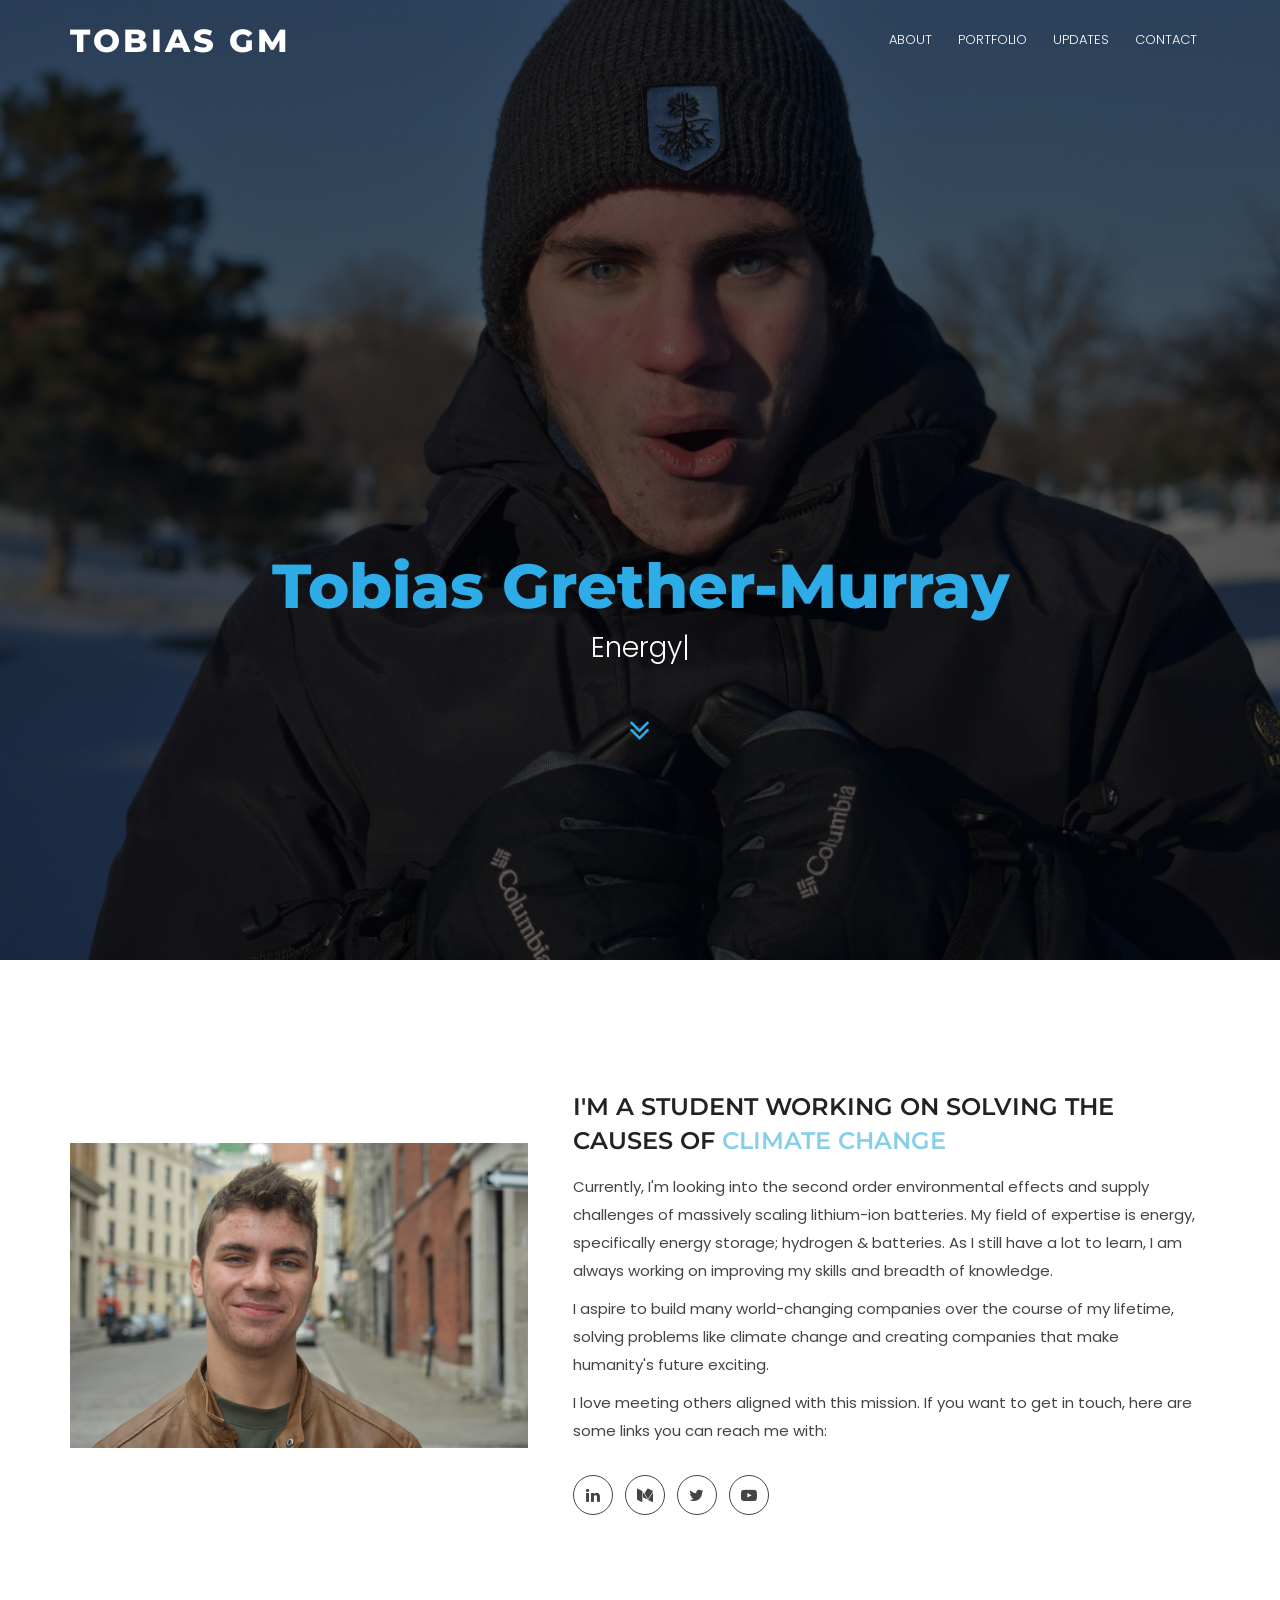
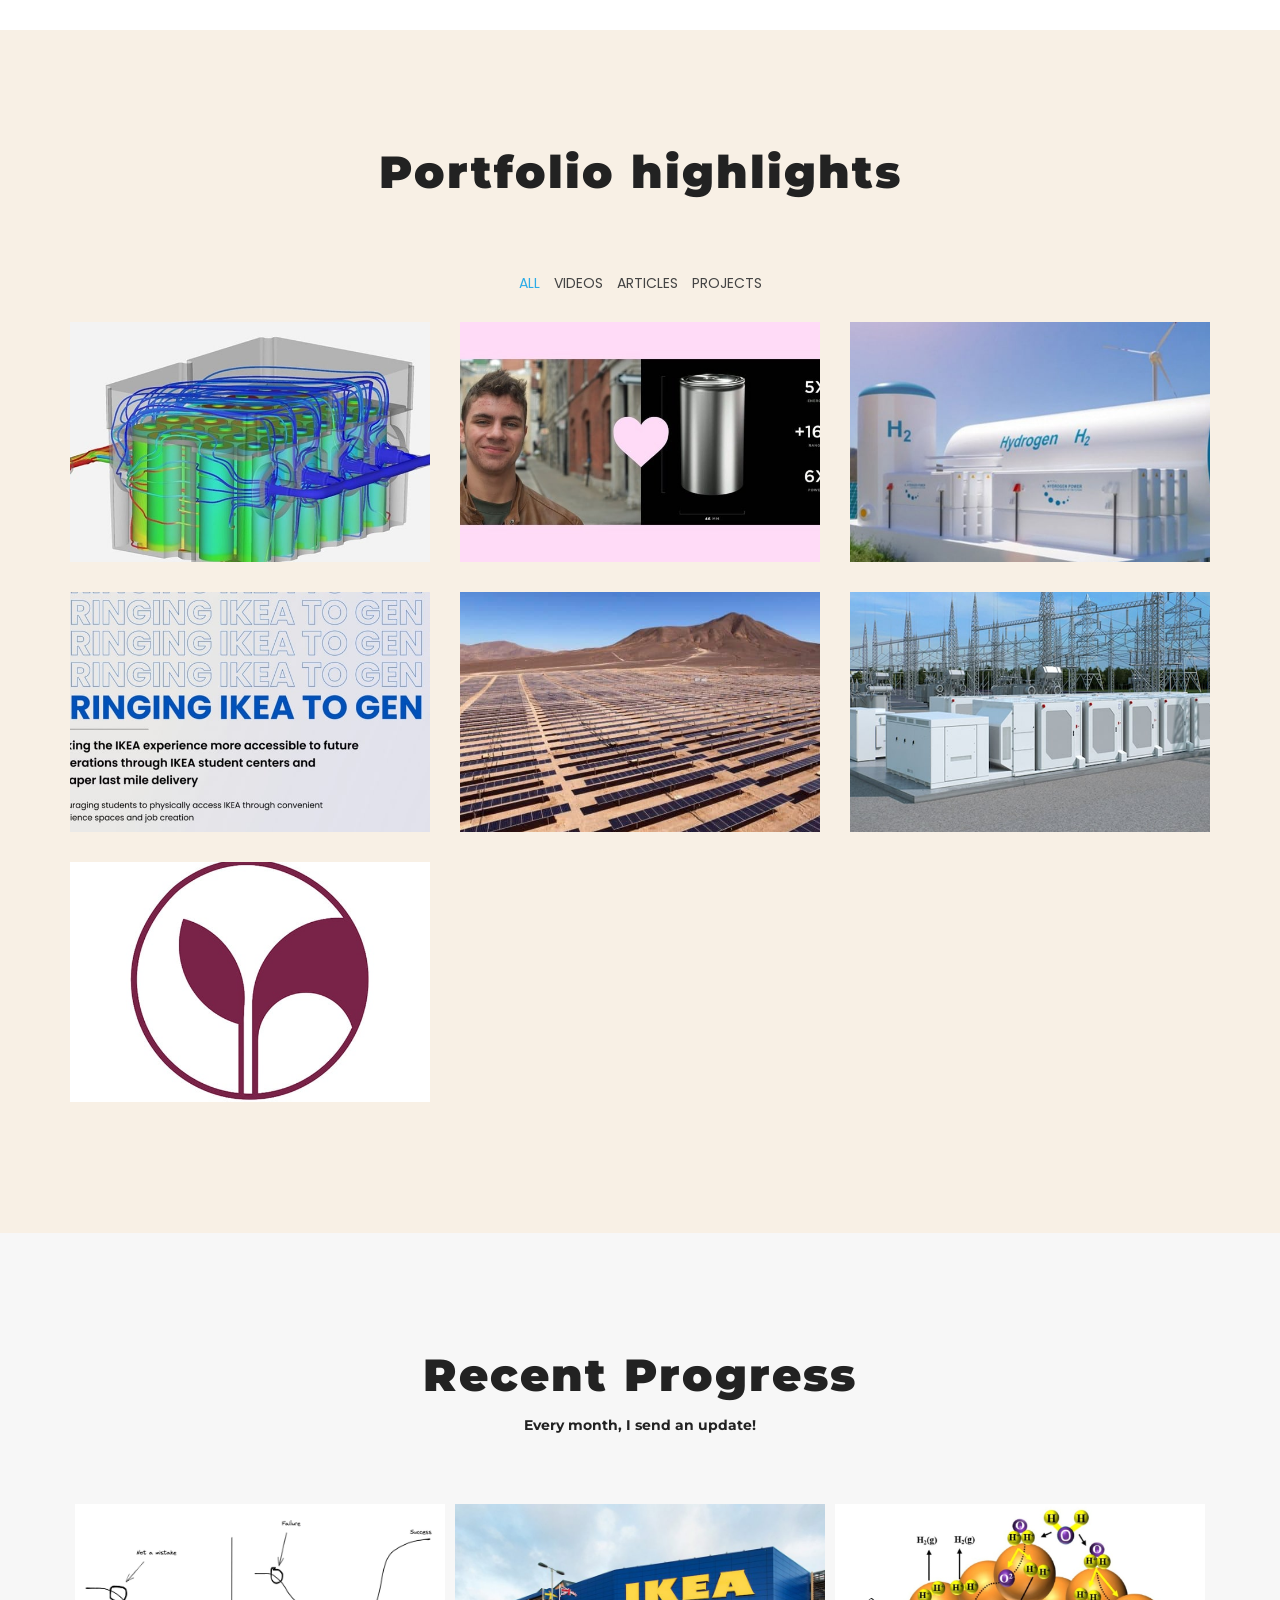
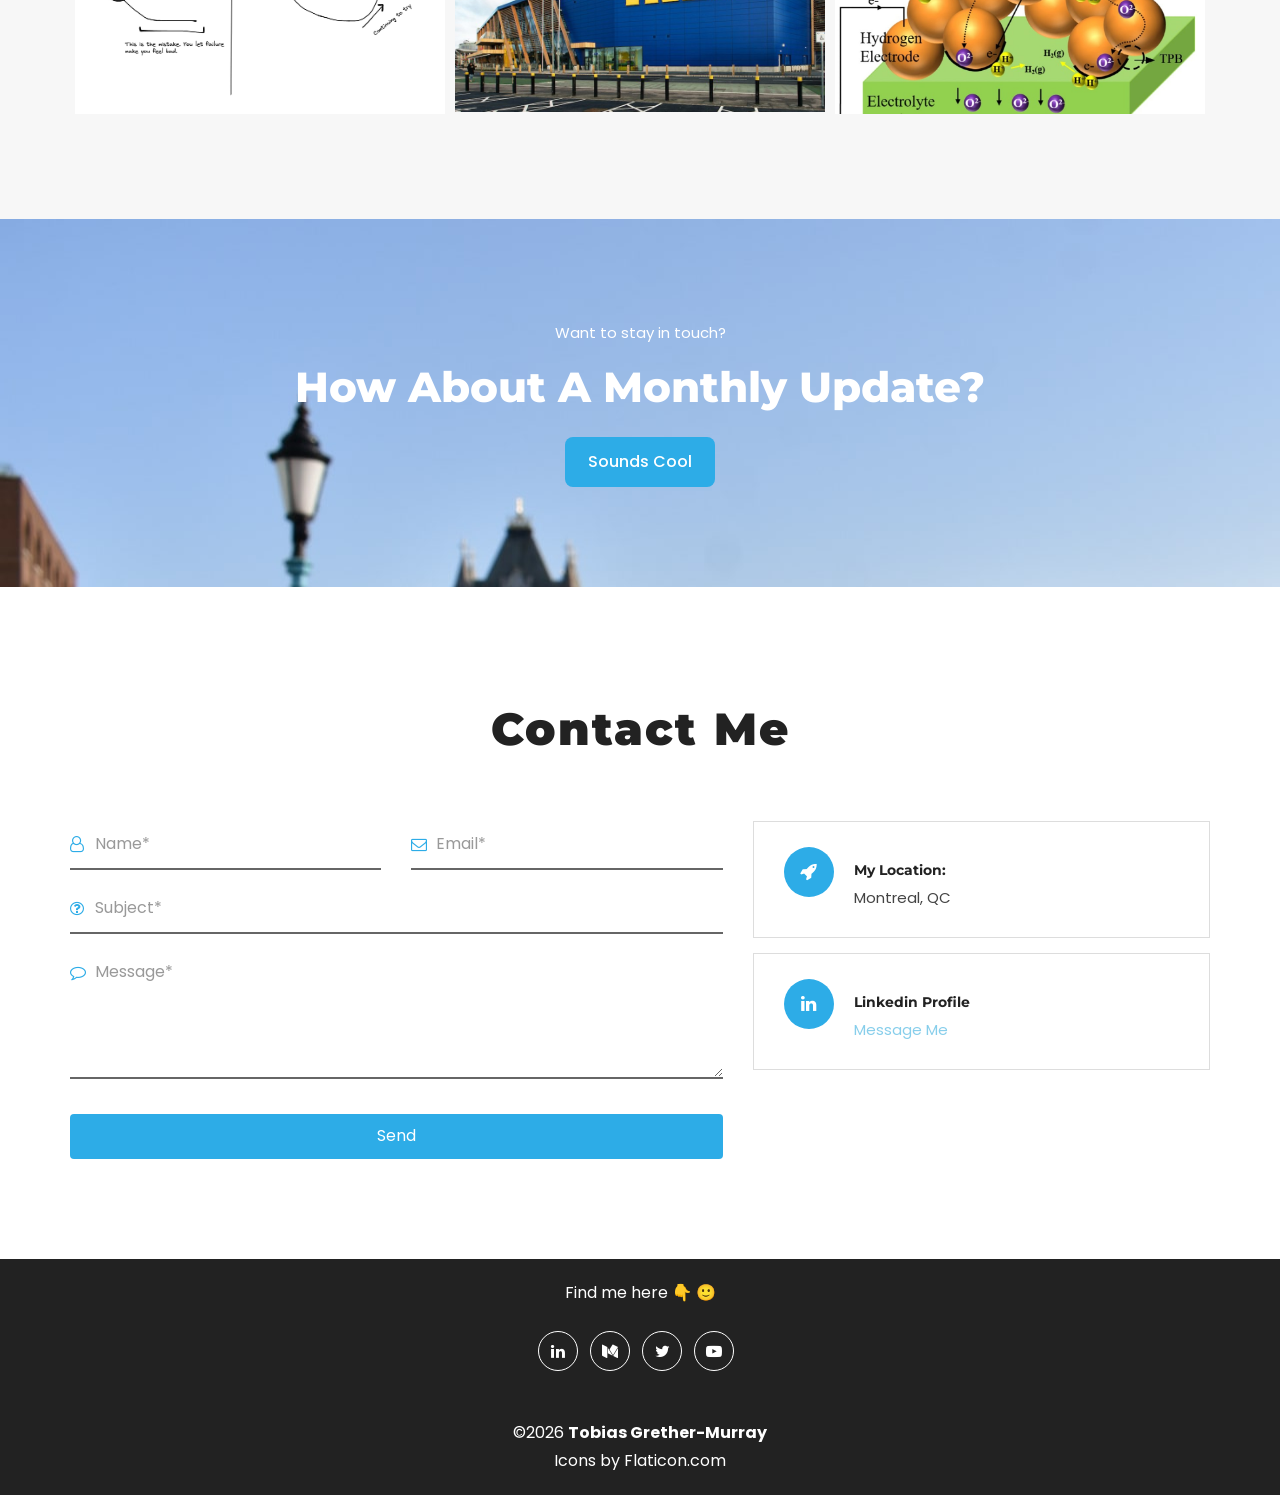
==== index.html @ 525fd2ae "Update index.html" ====
<!DOCTYPE html>
<html lang="en">

<head>
  <!-- Global site tag (gtag.js) - Google Analytics -->
  <script async src="https://www.googletagmanager.com/gtag/js?id=UA-171137279-2"></script>
  <script>
    window.dataLayer = window.dataLayer || [];

    function gtag() {
      dataLayer.push(arguments);
    }
    gtag('js', new Date());

    gtag('config', 'UA-171137279-2');
  </script>


  <meta charset="utf-8">
  <meta http-equiv="X-UA-Compatible" content="IE=edge">
  <meta name="viewport" content="width=device-width, initial-scale=1">
  <meta name="description" content="The work of a teenager using technology to solve climate change.">
  <meta name="keywords"
    content="mhbthemes, resume, cv, portfolio, personal, batteries, designer,personal resume, onepage, clean, modern">
  <meta name="author" content="Tobias Grether-Murray">

  <title>Tobias Grether-Murray</title>

  <!-- Favicon -->
  <link rel="shortcut icon" href="assets/img/London Shot.jpg" type="image/png">

  <!--== bootstrap ==-->
  <link href="assets/css/bootstrap.min.css" rel="stylesheet">

  <!--== font-awesome ==-->
  <link href="assets/css/font-awesome.min.css" rel="stylesheet">

  <!--== magnific-popup ==-->
  <link href="assets/css/magnific-popup.css" rel="stylesheet">

  <!--== owl carousel ==-->
  <link href="assets/css/owl.carousel.css" rel="stylesheet">

  <!--== animate css ==-->
  <link href="assets/css/animate.min.css" rel="stylesheet">

  <!--== style css ==-->
  <link href="style.css" rel="stylesheet">

  <!--== responsive css ==-->
  <link href="assets/css/responsive.css" rel="stylesheet">

  <!--== theme color css ==-->
  <link href="assets/theme-color/color_3.css" rel="stylesheet">

  <!--== jQuery ==-->
  <script src="assets/js/jquery-2.1.4.min.js"></script>



  <!--[if lt IE 9]>
        <script src="//oss.maxcdn.com/html5shiv/3.7.2/html5shiv.min.js"></script>
        <script src="//oss.maxcdn.com/respond/1.4.2/respond.min.js"></script>
        <![endif]-->
</head>

<body>

  <!--======= PRELOADER =======-->
  <div id="loader-wrapper">
    <div id="loader"></div>
    <div class="loader-section section-left"></div>
    <div class="loader-section section-right"></div>
  </div>

  <!--===== HEADER AREA =====-->
  <header class="navbar custom-navbar navbar-fixed-top">
    <div class="container">
      <div class="row">
        <div class="col-md-3 col-sm-3 col-xs-12">
          <div class="logo">
            <div class="navbar-header">
              <button type="button" class="navbar-toggle" data-toggle="collapse" data-target=".navbar-collapse">
                <span class="sr-only">Toggle navigation</span>
                <span class="icon-bar"></span>
                <span class="icon-bar"></span>
                <span class="icon-bar"></span>
              </button>
            </div>
            <a class="theme-color" href="index.html">Tobias GM</a>
            <!--== logo ==-->
          </div>
        </div>

        <div class="col-md-9 col-sm-8 col-xs-12">
          <nav class="main-menu">
            <div class="navbar-collapse collapse">
              <ul class="nav navbar-nav">
                <!--== manin menu ==-->
                <li><a class="smoth-scroll" href="#about">About</a></li>
                <li><a class="smoth-scroll" href="#work">Portfolio</a></li>
                <li><a class="smoth-scroll" href="#updates">Updates</a></li>
                <li><a class="smoth-scroll" href="#contact">Contact</a></li>
              </ul>
            </div>
          </nav>
        </div>
      </div>
      <!--/.row-->
    </div>
    <!--/.container-->
  </header>
  <!--===== END HEADER AREA ======-->

  <!--======= WELCOME AREA =======-->
  <div id="home" class="welcome-area" data-stellar-background-ratio="0.6"
    style="background-image: url(../assets/img/BestWinterShot.JPG);">
    <div class="welcome-table">
      <div class="welcome-cell">
        <div class="container">
          <div class="row">
            <div class="col-md-8 col-md-offset-2">
              <div class="welcome-text">
                <h1 class="theme-color gradient">Tobias Grether-Murray</h1>
                <div class="element"></div>

              </div>
              <div class="home-arrow">
                <a href="#about" class="smoth-scroll"><i class="fa fa-angle-double-down"></i></a>
              </div>
            </div>
          </div>
          <!--/.row-->
        </div>
        <!--/.container-->
      </div>
    </div>
  </div>
  <!--===== END WELCOME AREA =====-->

  <!--===== ABOUT AREA =====-->
  <div>
    <div id="about" class="about-area section-padding">
      <div class="container">
        <div class="row vcentre-column">
          <div class="col-md-5 hide-if-mobile">
            <div class="author-image">
              <img src="../assets/img/author1.JPG" alt="Author Image">
              <!--=== about image ===-->
            </div>
          </div>

          <div class="col-md-7">
            <div class="tab" role="tabpanel">
              <div class="tab-content">
                <div role="tabpanel" class="tab-pane fade in active" id="Section1">
                  <!-- Single Tab -->
                  <h4 class="about-heading">I'm a student
                    working on solving the causes of <span id="accentColor">climate change</span>
                  </h4>
                  <p>
                    Currently, I'm looking into the second order environmental effects and supply challenges 
                    of massively scaling lithium-ion batteries. My field of expertise
                    is energy, specifically energy storage; hydrogen & batteries. As I still have a lot to learn, 
                    I am always working on improving my skills and breadth of knowledge.
                  </p>

                  <p>I aspire to build many world-changing companies over the course of my lifetime, solving problems
                    like climate change and creating companies that make humanity's future exciting.
                  </p>
                  
                  <p>
                    I love meeting others aligned with this mission.
                    If you want to get in touch, here are some links you can reach me with:
                  </p>

                  <ul class="social-links">
                    <!--=== social-links ===-->
                    <li><a href="https://www.linkedin.com/in/tobiasgrethermurray/" target="_blank"><i
                          class="fa fa-linkedin"></i></a></li>
                    <li><a href="https://twitter.com/grethermurrayt/" target="_blank"><i class="fa fa-twitter"></i></a>
                          </li>
                    <li><a href="https://medium.com/@tobias_gm/" target="_blank"><i
                          class="fa fa-medium"></i></a></li>
                    <li><a href="https://www.youtube.com/channel/UC1TMSm8CAmFTZH2EeU87Lfg" target="_blank"><i
                          class="fa fa-youtube-play"></i></a></li>
                  </ul>
                  
                </div>
              </div>
            </div>
          </div>
        </div>
        <!--/.row-->
      </div>
      <!--/.container-->
    </div>
  </div>
  <!--===== END ABOUT AREA =====-->


<!-- <h5 style="margin-bottom: -1em;">Or check out my <a href="full-portfolio.html"><span id="accentColor">full
                  portfolio</span></a></h5> -->

                  
  <!--====== WORK AREA ======-->
  <div id="work" class="work-area section-padding">
    <div class="container">
      <div class="row">
        <div class="col-md-12 col-sm-12 col-xs-12">
          <div class="section-title">
            <h2>Portfolio highlights</h2>
          </div>
        </div>
      </div>
      <!--/.row-->

      <div class="row">
        <ul class="work-list text-center">
          <li class="filter" data-filter="all">All</li>
          <li class="filter" data-filter=".presentations">Videos</li>
          <li class="filter" data-filter=".articles">Articles</li>
          <li class="filter" data-filter=".projects">Projects</li>
        </ul>
      </div>
      <!--/.row-->

      <div class="work-inner">
        <div class="row">
          <div class="col-md-4 col-sm-6 col-xs-12 mix presentations">
            <!-- Single Presentation -->
            <div class="single-work">
              <a href="https://youtu.be/6NrDUPd_smM" target="_blank"><img class=""
                  src="assets/img/work/Simulation image-min.jpg" alt=""></a>
              <div class="item-hover">
                <div class="work-table">
                  <div class="work-tablecell">
                    <div class="hover-content">
                      <h4>Simulation on Lithium-Ion Batteries</h4>
                      <a href="https://www.youtube.com/watch?v=6NrDUPd_smM" class="work-link" target="_blank"><i
                          class="fa fa-link"></i></a>
                    </div>
                  </div>
                </div>
              </div>
            </div>
          </div>
          
        <div class="col-md-4 col-sm-6 col-xs-12 mix presentations">
            <!-- Single Work -->
            <div class="single-work">
              <a href="https://youtu.be/8IQbrXJPRx8" target="_blank"><img class=""
                  src="assets/img/work/Showcase_720x480.jpg" alt=""></a>
              <div class="item-hover">
                <div class="work-table">
                  <div class="work-tablecell">
                    <div class="hover-content">
                      <h4>Lithium-Ion Battery Talk</h4>
                      <a href="https://youtu.be/8IQbrXJPRx8" class="work-link"
                        target="_blank"><i class="fa fa-link"></i></a>
                    </div>
                  </div>
                </div>
              </div>
            </div>
          </div>
         
          <div class="col-md-4 col-sm-6 col-xs-12 mix articles">
            <!-- Single Work -->
            <div class="single-work">
              <a href="https://medium.com/@tobias_gm/using-solid-oxide-electrolysis-cells-to-scale-green-hydrogen-production-2055a1770304" target="_blank"><img class=""
                  src="assets/img/work/Hydrogen 720x480-min.jpg" alt=""></a>
              <div class="item-hover">
                <div class="work-table">
                  <div class="work-tablecell">
                    <div class="hover-content">
                      <h4>Solid Oxide Electrolysis Cells</h4>
                      <a href="https://medium.com/@tobias_gm/using-solid-oxide-electrolysis-cells-to-scale-green-hydrogen-production-2055a1770304" class="work-link" target="_blank"><i
                          class="fa fa-link"></i></a>
                    </div>
                  </div>
                </div>
              </div>
            </div>
          </div>
          <div class="col-md-4 col-sm-6 col-xs-12 mix projects">
            <!-- Single Work -->
            <div class="single-work">
              <a href="https://drive.google.com/file/d/11iDSTi6pfQONh-xQJYtkXMjjB0_n7638/view?usp=sharing" target="_blank"><img class=""
                  src="assets/img/work/1st slide screenshot 720x480 real.jpg" alt=""></a>
              <div class="item-hover">
                <div class="work-table">
                  <div class="work-tablecell">
                    <div class="hover-content">
                      <h4>IKEA Consulting Deck</h4>
                      <a href="https://drive.google.com/file/d/11iDSTi6pfQONh-xQJYtkXMjjB0_n7638/view?usp=sharing" class="work-link"
                        target="_blank"><i class="fa fa-link"></i></a>
                    </div>
                  </div>
                </div>
              </div>
            </div>
          </div>
          <div class="col-md-4 col-sm-6 col-xs-12 mix articles">
            <!-- Single Work -->
            <div class="single-work">
              <a href="https://medium.com/@tobias_gm/the-magic-behind-solar-power-3ca00076b1e2"
                target="_blank"><img class="" src="assets/img/work/Microgrid Energy.jpg" alt=""></a>
              <div class="item-hover">
                <div class="work-table">
                  <div class="work-tablecell">
                    <div class="hover-content">
                      <h4>Solar Panels Explained</h4>
                      <a href="https://medium.com/@tobias_gm/the-magic-behind-solar-power-3ca00076b1e2"
                        class="work-link" target="_blank"><i class="fa fa-link"></i></a>
                    </div>
                  </div>
                </div>
              </div>
            </div>
          </div>
          <div class="col-md-4 col-sm-6 col-xs-12 mix articles">
            <!-- Single Work -->
            <div class="single-work">
              <a href=""
                target="_blank"><img class="" src="assets/img/work/AZIB Grid-min.jpg" alt=""></a>
              <div class="item-hover">
                <div class="work-table">
                  <div class="work-tablecell">
                    <div class="hover-content">
                      <h4>Aqueous Zinc-Ion Batteries Review</h4>
                      <a href="https://medium.com/@tobias_gm/what-cereal-and-zibs-have-in-common-c573242f8fad"
                        class="work-link" target="_blank"><i class="fa fa-link"></i></a>
                    </div>
                  </div>
                </div>
              </div>
            </div>
          </div>
          <div class="col-md-4 col-sm-6 col-xs-12 mix projects">
            <!-- Single Work -->
            <div class="single-work">
              <a href=""
                target="_blank"><img class="" src="assets/img/work/Synthis logo-min.jpg" alt=""></a>
              <div class="item-hover">
                <div class="work-table">
                  <div class="work-tablecell">
                    <div class="hover-content">
                      <h4>synthis.co</h4>
                      <a href="https://synthis.co/"
                        class="work-link" target="_blank"><i class="fa fa-link"></i></a>
                    </div>
                  </div>
                </div>
              </div>
            </div>
          </div>

          
        
        
          <!-- Example Portfolio Entry
                        <div class="col-md-4 col-sm-6 col-xs-12 mix design"> <!- Single Work ->
                            <div class="single-work">
                                <img src="assets/img/work/6.jpg" alt="">
                                <div class="item-hover">
                                    <div class="work-table">
                                        <div class="work-tablecell">
                                            <div class="hover-content">
                                                <h4>Your Project Name</h4>
                                                <a href="#" class="work-link" data-toggle="modal" data-target="#projectModal7"><i class="fa fa-link"></i></a>
                                            </div>
                                        </div>
                                    </div>
                                </div>
                            </div>
                        </div>
                        -->

          <div class="col-md-12">
            <!-- /.modal -->
            <!-- End Work Modal  -->

            <!-- Example Work Modal
                            <div  tabindex="0" class="modal fade" id="projectModal1">
                                <div class="modal-dialog">
                                    <div class="modal-content">
                                        <div class="modal-header">
                                            <button type="button" class="close" data-dismiss="modal" aria-label="Close"><span aria-hidden="true">&times;</span></button>
                                            <h4 class="modal-title">Project Overview</h4>
                                        </div>
                                        <div class="modal-body">
                                            <img src="assets/img/work/1.jpg" alt="work-1">
                                            <h3>Project Name Here</h3>
                                            <p>Lorem ipsum dolor sit amet, consectetur adipiscing elit. Integer porttitor massa sed velit egestas vulputate. Morbi turpis tellus, porta in cursus at, finibus vitae dui. Nam mollis quam a sem iaculis euismod. Pellentesque habitant morbi tristique senectus et netus et malesuada fames ac turpis egestas. Sed ac pharetra justo, vel dapibus tortor.</p>
                                             <ul class="list-unstyled project-list" >
                                                <li><label>Client : </label> John Doe</li>
                                                <li><label>Category :</label> Web Design</li>
                                                <li><label>Date : </label> 12 october 2017</li>
                                                <li><label>Project Url : </label> <a href="#">www.example.net</a></li>
                                            </ul>
                                      </div>
                                    </div><!- /.modal-content ->
                                </div><!- /.modal-dialog ->
                            </div><!- /.modal ->
                          -->

          </div>
        </div>
        <!--/.row-->
      </div>
    </div>
    <!--/.container-->
  </div>
  <!--====== END WORK AREA ======-->

  <!--==== CTA AREA =====
  <div class="cta-area" style="background-image: url(/assets/img/BookshelfCrop.jpg)">
    <div class="overlay-layer section-padding">
      <div class="container h-100">
        <div class="row">
          <div class="col-md-12 text-center">
            <p class="wow fadeInLeft" data-wow-delay="0.4s">Want to learn with me?</p>
            <h2 class="wow fadeInRight" data-wow-delay="0.8s">I publish every resource I find &#129303;
            </h2>
            <a href="https://resources.madhavmalhotra.com" target="_blank"
              class="smoth-scroll wow fadeInDown button white-on-hover resources-group" data-wow-delay="1.2s">Useful
              Resources</a>
            <a href="/blog.html" target="_blank" class="smoth-scroll wow fadeInDown button white-on-hover"
              data-wow-delay="1.2s">Useful Thoughts</a>
          </div>
        </div>
      </div>
    </div>
  </div>
-->
  <!--==== END CTA AREA =====-->

  <!--==== Newsletter AREA =====-->
  <div style="background-color: #f7f7f7">
    <div id="updates" class="testimonial-area section-padding">
      <div class="container">
        <div class="row">
          <div class="col-md-12 text-center">
            <div class="section-title">
              <h2>Recent Progress</h2>
              <h5>Every month, I send an update!</h5>
            </div>
            
            <div class="news-row">
              <div class="news-column">
                <a href="https://preview.mailerlite.com/u0p2k2o3p0" target="_blank">
                  <img src="assets/img/March.jpg" alt="March Update" style="width:100%">
                </a>
              </div>
              <div class="news-column">
                <a href="https://preview.mailerlite.com/j3v3g1t2n4" target="_blank">
                  <img src="assets/img/February.jpeg" alt="February Update" style="width:100%">
                </a>
              </div>
              <div class="news-column">
                <a href="https://preview.mailerlite.com/w4a6c1o7a4" target="_blank">
                  <img src="assets/img/Triple phase boundary.jpg" alt="January Update" style="width:100%">
                </a>
              </div>
            </div>
          </div>
        </div>
        <!--/.row-->
    
      </div>
      <!--/.container-->
    </div>
  </div>

  <!--==== END TESTIMONIAL AREA =====-->

  <!--==== CTA AREA =====-->
  <div class="cta-area section-padding" style="background-image: url(./assets/img/London\ Shot.jpg)">
    <div class="container">
      <div class="row">
        <div class="col-md-12 text-center">
          <p class="wow fadeInLeft" data-wow-delay="0.4s">Want to stay in touch?</p>
          <h2 class="wow fadeInRight" data-wow-delay="0.8s">How about a monthly update?</h2>
          <a href="https://landing.mailerlite.com/webforms/landing/u2y9t5/" target="_blank"
            class="smoth-scroll wow fadeInDown button white-on-hover" data-wow-delay="1.2s">Sounds cool</a>
        </div>
      </div>
    </div>
  </div>
  <!--==== END CTA AREA =====-->

  <!--====== CONTACT INFO AREA ======-->
  <div id="contact" class="contact-info-area section-padding">
    <div class="container">
      <div class="row">
        <div class="col-md-12 col-sm-12 col-xs-12">
          <div class="section-title">
            <h2>Contact Me</h2>
          </div>
        </div>
      </div>
      <!--/.row-->

      <div class="row">
        <div class="col-md-7">
          <div class="contact-form">
            <form action="https://formspree.io/f/mnqwwapd" method="POST">
              <div class="row">
                <div class="col-md-6">
                  <div class="form-group">
                    <i class="fa fa-user-o"></i>
                    <input id="form_name" type="text" name="name" class="form-control" placeholder="Name*"
                      required="required" data-error="Name is required.">
                    <div class="help-block with-errors"></div>
                  </div>
                </div>

                <div class="col-md-6">
                  <div class="form-group">
                    <i class="fa fa-envelope-o"></i>
                    <input id="form_email" type="email" name="email" class="form-control" placeholder="Email*"
                      required="required" data-error="Valid email is required.">
                    <div class="help-block with-errors"></div>
                  </div>
                </div>
              </div>

              <div class="row">
                <div class="col-md-12">
                  <div class="form-group">
                    <i class="fa fa-question-circle-o"></i>
                    <input id="form_subject" type="text" name="subject" class="form-control" placeholder="Subject*"
                      required="required" data-error="Subject is required.">
                    <div class="help-block with-errors"></div>
                  </div>
                </div>
              </div>

              <div class="row">
                <div class="col-md-12">
                  <div class="form-group">
                    <i class="fa fa-comment-o"></i>
                    <textarea id="form_message" name="message" class="form-control" placeholder="Message*" rows="7"
                      required="required" data-error="Please leave a message."></textarea>
                    <div class="help-block with-errors"></div>
                  </div>
                </div>
              </div>

              <input class="btn btn-effect btn-sent" type="submit" value="Send">
            </form>
          </div>
        </div>

        <div class="col-md-5">
          <div class="single-info">
            <!-- Single Info -->
            <div class="info-icon">
              <i class="fa fa-rocket"></i>
            </div>
            <div class="info-content">
              <h5>My location:</h5>
              <p>Montreal, QC</p>
            </div>
          </div>

          <div class="single-info">
            <!-- Single Info -->
            <div class="info-icon">
              <i class="fa fa-linkedin"></i>
            </div>
            <div class="info-content">
              <h5>Linkedin profile</h5>
              <p><a id="accentColor" href="https://www.linkedin.com/in/tobiasgrethermurray/" target="_blank">Message Me</a></p>
            </div>
          </div>
        </div>
      </div>
      <!--/.row-->
    </div>
    <!--/.container-->
  </div>
  <!--===== END CONTACT INFO AREA ======-->

  <!--====== FOOTER AREA ======-->
  <footer class="footer">
    <div class="container">
      <div class="row wow zoomIn" data-wow-delay="0.4s">
        <div class="col-md-12 text-center">
          <p>Find me here &#128071; &#128578;</p>
          <ul class="social-links footer" style="margin-top: 0.25em;">
            <!--=== social-links ===-->
            <li><a href="https://www.linkedin.com/in/tobiasgrethermurray/ " target="_blank"><i
                  class="fa fa-linkedin"></i></a></li>
            <li><a href="https://medium.com/@tobias_gm/" target="_blank"><i class="fa fa-medium"></i></a></li>
            <li><a href="https://twitter.com/grethermurrayt/" target="_blank"><i class="fa fa-twitter"></i></a></li>
            <li><a href="https://www.youtube.com/channel/UC1TMSm8CAmFTZH2EeU87Lfg" target="_blank"><i
                  class="fa fa-youtube-play"></i></a></li>
          </ul>

          <br>

          <p id="copyright">&copy;2022 <strong>Tobias Grether-Murray</strong></p>
          <p>Icons by <a href="https://flaticon.com" style="color: white;">Flaticon.com</a></p>
        </div>
      </div>
    </div>
  </footer>
  <!--====== END FOOTER AREA ======-->

  <script>
    function hashScroll() {
      if (window.location.hash.length > 0) {
        history.scrollRestoration = "manual"
        const id = window.location.hash;
        const el = document.querySelector(id);
        window.scrollTo(0, el.offsetTop);
      }
    }
    window.onbeforeunload = () => window.scrollTo(0, 0);
    window.onload = setTimeout(() => hashScroll(), 300);
  </script>

  <script src="/assets/js/insertParts/customCopyright.js"></script>
  <script src="/assets/js/insertParts/customSocialLinks.js"></script>

  <script src="assets/js/timelines.js"></script>

  <!--== plugins js - needed for mobile nav ==-->
  <script src="assets/js/plugins.js"></script>

  <!--== typed js ==-->
  <script src="assets/js/typed.js"></script>

  <!--== stellar js ==-->
  <script src="assets/js/jquery.stellar.min.js"></script>

  <!--== counterup js ==-->
  <script src="assets/js/jquery.counterup.min.js"></script>

  <!--== waypoints js ==-->
  <script src="assets/js/jquery.waypoints.min.js"></script>

  <!--== wow js ==-->
  <script src="assets/js/wow.min.js"></script>

  <!--== validator js - needed for desktop nav ==-->
  <script src="assets/js/validator.min.js"></script>

  <!--== mixitup js ==-->
  <script src="assets/js/jquery.mixitup.js"></script>

  <!--== contact js ==-->
  <script src="assets/js/contact.js"></script>

  <!--== main js ==-->
  <script src="assets/js/main.js"></script>

</body>

</html>
---- style.css ----
/*************************************

Template Name: Alex - Personal Portfolio Template
Author: mhbthemes
Version: 1.0
Design and Developed by: mhbthemes

NOTE: This is main stylesheet of the template.

****************************************/


/*================================================
            Table of contents
==================================================

0. BASE CSS
1. PRELOADER
2. SECTION TITLE AND SECTION PADDING
3. HEADER AREA
4. WELCOME AREA
5. ABOUT AREA
6. SERVICES AREA
7. WORK AREA
8. STAT AREA
9. TESTIMONIAL AREA
10. CTA AREA
11. CONTACT INFO AREA
12. BLOG AND SINGLE BLOG PAGE
13. FOOTER AREA

/*====================================================
            End table content
===================================================*/

@import url('https://fonts.googleapis.com/css?family=Montserrat:300,300i,400,400i,500,500i,600,600i,700,700i,800,800i,900,900i|Poppins:300,300i,400,400i,500,500i,600,600i,700,700i,800,800i,900,900i');

/*================================================
             0 BASE CSS
==================================================*/

body {
  font-family: 'Poppins', sans-serif;
  color: #444;
  font-weight: 400;
  line-height: 28px;
  font-size: 15px;
}

h1,
h2,
h3,
h4,
h5,
h6 {
  font-family: 'Montserrat', sans-serif;
  margin: 15px 0 15px;
  font-weight: 700;
  color: #222;
  line-height: 1.2;
}

a:focus {
  outline: 0 solid
}

img {
  max-width: 100%;
  height: auto;
}

a {
  transition: 0.4s
}

html,
body {
  height: 100%
}

a:hover {
  text-decoration: none
}

#accentColor {
  color: #87ceeb;
  text-decoration: none;
  filter: brightness(1);
  transition: 0.2s;
}

#accentColor:hover {
  filter: brightness(0.8);
}


/* Remove Chrome Input Field's Unwanted Yellow Background Color */

input:-webkit-autofill,
input:-webkit-autofill:hover,
input:-webkit-autofill:focus {
  box-shadow: 0 0 0px 1000px white inset !important;
  -webkit-box-shadow: 0 0 0px 1000px white inset !important;
}


/*================================================
             1 PRELOADER
==================================================*/

#loader-wrapper {
  position: fixed;
  top: 0;
  left: 0;
  width: 100%;
  height: 100%;
  z-index: 9999999;
  overflow: hidden;
}

.no-js #loader-wrapper {
  display: none;
}

#loader {
  display: block;
  position: relative;
  left: 50%;
  top: 50%;
  width: 150px;
  height: 150px;
  margin: -75px 0 0 -75px;
  border-radius: 50%;
  border: 3px solid transparent;
  border-top-color: #87ceeb;
  -webkit-animation: spin 1.7s linear infinite;
  animation: spin 1.7s linear infinite;
  z-index: 11;
}

#loader:before {
  content: "";
  position: absolute;
  top: 5px;
  left: 5px;
  right: 5px;
  bottom: 5px;
  border-radius: 50%;
  border: 3px solid transparent;
  border-top-color: #87ceeb;
  -webkit-animation: spin-reverse .6s linear infinite;
  animation: spin-reverse .6s linear infinite;
}

#loader:after {
  content: "";
  position: absolute;
  top: 15px;
  left: 15px;
  right: 15px;
  bottom: 15px;
  border-radius: 50%;
  border: 3px solid transparent;
  border-top-color: #87ceeb;
  -webkit-animation: spin 1s linear infinite;
  animation: spin 1s linear infinite;
}

@-webkit-keyframes spin {
  0% {
    -webkit-transform: rotate(0deg);
  }
  100% {
    -webkit-transform: rotate(360deg);
  }
}

@keyframes spin {
  0% {
    -webkit-transform: rotate(0deg);
    transform: rotate(0deg);
  }
  100% {
    -webkit-transform: rotate(360deg);
    transform: rotate(360deg);
  }
}

@-webkit-keyframes spin-reverse {
  0% {
    -webkit-transform: rotate(0deg);
  }
  100% {
    -webkit-transform: rotate(-360deg);
  }
}

@keyframes spin-reverse {
  0% {
    -webkit-transform: rotate(0deg);
    transform: rotate(0deg);
  }
  100% {
    -webkit-transform: rotate(-360deg);
    transform: rotate(-360deg);
  }
}

#loader-wrapper .loader-section {
  background-color: #fff;
  position: fixed;
  top: 0;
  width: 51%;
  height: 100%;
  z-index: 10;
}

#loader-wrapper .loader-section.section-left {
  left: 0;
}

#loader-wrapper .loader-section.section-right {
  right: 0;
}


/* Loaded styles */

.loaded #loader-wrapper .loader-section.section-left {
  -webkit-transform: translateX(-100%);
  transform: translateX(-100%);
  -webkit-transition: all 0.7s 0.3s cubic-bezier(0.645, 0.045, 0.355, 1);
  transition: all 0.7s 0.3s cubic-bezier(0.645, 0.045, 0.355, 1);
}

.loaded #loader-wrapper .loader-section.section-right {
  -webkit-transform: translateX(100%);
  transform: translateX(100%);
  -webkit-transition: all 0.7s 0.3s cubic-bezier(0.645, 0.045, 0.355, 1);
  transition: all 0.7s 0.3s cubic-bezier(0.645, 0.045, 0.355, 1);
}

.loaded #loader {
  opacity: 0;
  -webkit-transition: all 0.3s ease-out;
  transition: all 0.3s ease-out;
}

.loaded #loader-wrapper {
  visibility: hidden;
  -webkit-transform: translateY(-100%);
  transform: translateY(-100%);
  -webkit-transition: all 0.3s 1s ease-out;
  transition: all 0.3s 1s ease-out;
}


/*================================================
     2 SECTION TITLE AND SECTION PADDING
==================================================*/

.section-title {
  margin-bottom: 65px;
  text-align: center;
}

.section-title h2 {
  font-size: 45px;
  margin-bottom: 5px;
  letter-spacing: 2px;
  font-weight: 900;
}

.section-title p {
  font-size: 14px;
  margin: 0;
}

.section-padding {
  padding: 100px 0;
}


/*================================================
        3 HEADER AREA
==================================================*/

.custom-navbar {
  border-width: 0;
  background: transparent;
  -webkit-transition: all 0.4s ease-in-out;
  transition: all 0.4s ease-in-out;
}

.logo a {
  font-family: 'Montserrat', sans-serif;
  color: #fff;
  display: inline-block;
  font-size: 32px;
  font-weight: 800;
  letter-spacing: 3px;
  margin-top: 21px;
  text-transform: uppercase;
  -webkit-transition: all 0.4s ease-in-out 0s;
  transition: all 0.4s ease-in-out 0s;
  line-height: 40px;
}

.logo a:focus {
  text-decoration: none;
}

.main-menu {
  text-transform: uppercase;
}

.main-menu ul.navbar-nav {
  float: right;
}

.main-menu ul.nav.navbar-nav li.active {
  position: relative;
}

.main-menu ul.navbar-nav li a {
  color: #fff;
  font-weight: 300;
  font-size: 13px;
  padding: 30px 13px;
  -webkit-transition: all 0.4s ease-in-out;
  transition: all 0.4s ease-in-out;
  position: relative;
}

.main-menu ul.navbar-nav li a:focus,
.main-menu ul.navbar-nav li a:hover {
  background: none;
}

.custom-navbar.top-nav-collapse .logo a {
  margin-top: 15px;
  color: #87ceeb;
}

.custom-navbar.top-nav-collapse .main-menu ul.navbar-nav li a {
  color: #444;
  padding: 25px 13px;
}

.logo a span {
  display: inline-block;
  font-size: 28px;
  padding: 9px 5px 8px 7px;
}

.custom-navbar.top-nav-collapse {
  background: #fff;
  box-shadow: 0 0 10px #222;
  border-width: 0;
}

.custom-navbar.top-nav-collapse .main-menu ul.navbar-nav li.active a:after {
  opacity: 1;
}


/*================================================
        4 WELCOME AREA
==================================================*/

.welcome-text {
  margin-top: 10em;
  margin-bottom: -7em;
}

.welcome-area {
  background-size: cover;
  background-position: center center;
  z-index: 1;
  position: relative;
  height: 100%;
}

.welcome-area:after,
.quotes-area:after {
  position: absolute;
  content: "";
  top: 0;
  left: 0;
  width: 100%;
  height: 100%;
  background: #000;
  opacity: .6;
  z-index: -1;
}

.welcome-table {
  display: table;
  width: 100%;
  height: 100%;
  text-align: center;
}

.welcome-cell {
  display: table-cell;
  vertical-align: middle;
}

.welcome-text h1 {
  text-transform: capitalize;
  font-size: 62px;
  font-weight: 800;
  margin-bottom: 10px;
}

.typed-cursor,
.element {
  display: inline;
  font-weight: 300;
  font-size: 28px;
  color: #fff;
}

.welcome-area .home-arrow {
  text-align: center;
  position: absolute;
  bottom: -210px;
  left: 50%;
  -webkit-transform: translate(-50%, -50%);
  transform: translate(-50%, -50%);
}

.welcome-area .home-arrow a {
  font-size: 34px;
}

.welcome-area .home-arrow .fa {
  display: inline-block;
  -webkit-transform-style: preserve-3d;
  transform-style: preserve-3d;
  -webkit-animation-name: home-arrow;
  animation-name: home-arrow;
  animation-duration: 2s;
  -webkit-animation-duration: 2s;
  -webkit-animation-iteration-count: infinite;
  animation-iteration-count: infinite;
  -webkit-animation-timing-function: linear;
  animation-timing-function: linear;
}

@-webkit-keyframes home-arrow {
  from {
    -webkit-transform: translate3d( 0, 0px, 0);
    transform: translate3d( 0, 0px, 0);
    filter: alpha(opacity=0);
    opacity: 0;
    -ms-filter: "progid:DXImageTransform.Microsoft.Alpha(Opacity=0)";
  }
  10% {
    -webkit-transform: translate3d( 0, 5px, 0);
    transform: translate3d( 0, 5px, 0);
    filter: alpha(opacity=100);
    opacity: 1;
    -ms-filter: "progid:DXImageTransform.Microsoft.Alpha(Opacity=100)";
  }
  to {
    -webkit-transform: translate3d( 0, 30px, 0);
    transform: translate3d( 0, 30px, 0);
    filter: alpha(opacity=0);
    opacity: 0;
    -ms-filter: "progid:DXImageTransform.Microsoft.Alpha(Opacity=0)";
  }
}


/*================================================
        5 ABOUT AREA
==================================================*/

.about-area .nav-tabs {
  border: none;
  margin-bottom: 50px;
}

.about-area .nav-tabs li {
  width: 50%;
  text-align: center;
}

.about-area .tab .nav-tabs li a {
  font-family: 'Montserrat', sans-serif;
  width: 60%;
  margin: 0 auto;
  background: transparent;
  border-radius: 0;
  border-top: none;
  border-bottom: 2px solid #ddd;
  border-left: none;
  border-right: none;
  font-size: 16px;
  color: #222;
  padding-bottom: 5px;
  font-weight: 700;
  text-transform: uppercase;
}

.tab .nav-tabs li a:hover {
  background: transparent;
}

.tab .nav-tabs li.active a:after {
  border: none;
}

.tab .tab-content {
  padding: 15px;
  margin-top: 0;
  border: none;
}

h4.about-heading {
  font-size: 24px;
  font-weight: 600;
  line-height: 34px;
  text-transform: uppercase;
}

.social-links {
  padding: 0;
  margin: 30px 0 0;
  list-style: none;
}

.social-links li {
  display: inline-block;
  margin-right: 8px;
}

.social-links a {
  display: block;
  width: 40px;
  height: 40px;
  line-height: 40px;
  border: 1px solid #444;
  color: #444;
  border-radius: 50%;
  font-size: 16px;
  text-align: center;
}

.social-links.footer a {
  color: #FFFFFF;
  border: 1px solid #FFFFFF;
}

.about-area .single-skill {
  margin-bottom: 32px;
}

.about-area .skill-info {
  overflow: hidden;
}

.about-area .skill-info h4 {
  text-transform: uppercase;
  font-size: 15px;
  margin-bottom: 10px;
  color: #444;
}

.about-area .progress {
  height: 8px;
  border-radius: 0px;
  box-shadow: none;
  overflow: visible;
  background-color: #ddd;
}

.about-area .progress .progress-bar {
  position: relative;
}

.about-area .progress .progress-bar span {
  font-size: 16px;
  right: 0;
  color: #fff;
  position: absolute;
  top: -17px;
  width: 40px;
  height: 40px;
  line-height: 40px;
  border-radius: 100%;
  font-size: 13px;
  font-weight: 600;
}


/*================================================
        6 SERVICES AREA
==================================================*/

.services-area {
  background-color: #fff;
}

.single-service {
  position: relative;
  overflow: hidden;
  font-size: 15px;
  font-weight: 300;
  padding: 40px 30px;
  background-color: #fff;
  margin-bottom: 30px;
  box-shadow: 0px 0px 15px 0px rgba(0, 0, 0, 0.1);
  border-radius: 5px;
  -webkit-transition: 0.4s;
  transition: 0.4s;
}

.service-img {
  height: 65px;
  width: 60px;
  background-size: contain;
  margin: 0 auto;
  background-repeat: no-repeat;
}

.single-service h3 {
  font-size: 18px;
  font-weight: 600;
  margin: 15px 0;
  text-transform: capitalize;
}

.single-service p {
  margin: 0;
}

.single-service .service-overlay {
  width: 100%;
  height: 100%;
  position: absolute;
  left: 0;
  top: 110%;
  border-radius: 5px;
  transition: all 1.0s;
}

.single-service .service-overlay ul {
  width: 100%;
  height: 100%;
  padding: 30px 40px;
  margin: 0;
  list-style: none;
  border-radius: 5px;
}

.single-service .service-overlay ul li {
  font-size: 16px;
  line-height: 36px;
  color: #fff;
  font-weight: 400;
  padding: 0;
  margin: 0;
  text-transform: none;
}

.single-service .service-overlay ul li i.fa {
  margin-right: 5px;
}

.single-service:hover .service-overlay {
  top: 0;
}

a.link-white {
  color: white;
  text-decoration: underline;
}

a.link-white:hover {
  filter: brightness(0.9);
}


/*================================================
        7 WORK AREA
==================================================*/

.work-area {
  background-color: #f0ddc573;
}

.work-inner .mix {
  display: none;
}

ul.work-list {
  list-style: outside none none;
  margin-bottom: 20px;
  padding: 0;
}

ul.work-list li {
  cursor: pointer;
  display: inline-block;
  padding: 5px;
  font-size: 14px;
  text-transform: uppercase;
  -webkit-transition: 0.4s;
  transition: 0.4s;
}

.single-work {
  position: relative;
  overflow: hidden;
  margin-bottom: 30px;
}

.single-work img {
  -webkit-transform: scale(1.15);
  transform: scale(1.15);
  -webkit-transition: all 0.4s ease 0s;
  transition: all 0.4s ease 0s;
}

.single-work:hover img {
  -webkit-transform: scale(1);
  transform: scale(1);
}

.item-hover {
  padding: 30px;
  height: 100%;
  left: 0;
  position: absolute;
  top: 0;
  width: 100%;
  -webkit-transition: 0.4s;
  transition: 0.4s;
  z-index: 1;
  opacity: 0;
  -webkit-transition: 0.6s;
  transition: 0.6s;
}

.item-hover:before {
  position: absolute;
  content: "";
  width: 100%;
  height: 100%;
  top: 0;
  left: 0;
  background: #000;
  opacity: 0;
  visibility: hidden;
  z-index: -1;
  -webkit-transition: 0.4s;
  transition: 0.4s;
}

.single-work:hover .item-hover:before {
  opacity: 0.7;
  visibility: visible;
}

.single-work:hover .item-hover {
  opacity: 1;
}

.work-table {
  display: table;
  height: 100%;
  text-align: center;
  width: 100%;
}

.work-tablecell {
  display: table-cell;
  vertical-align: middle;
}

.hover-content h4,
.hover-content p {
  color: #fff;
  margin: 0;
}

.hover-content h4 {
  margin-bottom: 10px;
  font-weight: 600;
  font-size: 21px;
  text-transform: capitalize;
}

.hover-content p {
  font-weight: 400;
  font-size: 14px;
}

.hover-content a {
  display: inline-block;
  font-size: 18px;
  height: 45px;
  line-height: 45px;
  color: #fff;
  margin-top: 10px;
  text-align: center;
  -webkit-transition: all 0.6s ease 0s;
  transition: all 0.6s ease 0s;
  width: 45px;
  transition: 0.6s;
  border-radius: 50%;
}

.modal-content {
  padding: 10px 30px;
  border-radius: 0px;
}

.modal-body {
  position: relative;
  padding: 15px;
}

.modal-body h3 {
  margin-top: 20px;
  margin-bottom: 10px;
}

.modal-body p {
  margin-bottom: 0;
}

.modal-body ul {
  margin-top: 25px;
}

.project-list li {
  padding: 5px 0;
  font-size: 14px;
}

.project-list label {
  color: #222;
  margin-bottom: 0;
  margin-right: 0;
  width: 120px;
  font-weight: 600;
}

.project-list li a:hover {
  color: #444;
}


/*================================================
        9 TESTIMONIAL AREA
==================================================*/

.newsletter-bubbles {
    width: 100%;
    border-radius: 50%;
}

.single-testimonial {
  position: relative;
  padding: 15px 20px;
  background-color: #fff;
  border: 1px solid #ddd;
  transition: 0.5s;
  border-radius: 5px;
}

.single-testimonial:hover {
  border-color: #000;
}

.t-image {
  height: 70px;
  left: 20px;
  position: absolute;
  right: 0;
  width: 70px;
}

.t-name {
  padding: 13px 0;
  font-size: 14px;
}

.t-image img {
  border-radius: 50%;
  width: 100%;
}

.t-author h4 {
  margin: 0;
  font-size: 16px;
  text-transform: uppercase;
}

div.t-content p {
  margin-top: 40px;
}

.t-author {
  padding-left: 85px;
}

.testimonial-area .owl-dots {
  margin-top: 35px;
  text-align: center;
}

.testimonial-area .owl-dots div {
  display: inline-block;
  height: 12px;
  margin-right: 7px;
  width: 12px;
  border-radius: 50%;
  background-color: white;
  border: 1px solid #444;
}

.testimonial-wrapper-link {
  border: 0;
  background-color: rgba(0, 0, 0, 0);
  text-align: left;
}

/* Three image containers (use 25% for four, and 50% for two, etc) */
.news-column {
  float: left;
  width: 33.33%;
  padding: 5px;
}

/* Clear floats after image containers */
.news-row::after {
  content: "";
  clear: both;
  display: table;
}


/*================================================
        10 CTA AREA
==================================================*/

.cta-area p,
.cta-area h2 {
  color: white;
}

.cta-area {
  background-color: #f7f7f7;
  position: relative;
}

.cta-area h2 {
  font-size: 42px;
  font-weight: 800;
  text-transform: capitalize;
  margin-bottom: 25px;
}

.cta-area a {
  display: inline-block;
  text-transform: capitalize;
  padding: 10px 22px;
  color: #fff;
  font-size: 16px;
  font-weight: 500;
  border: 1px solid rgba(0, 0, 0, 0);
}

.cta-area a:hover {
  border: 1px solid #000;
}

a.button {
  border-radius: 0.5em;
}

@media(max-width: 450px) {
  .resources-group {
    margin-bottom: 2em;
  }
}

@media(min-width: 451px) {
  .resources-group {
    margin-right: 1em;
  }
}

div.overlay-layer {
  top: 0;
  left: 0;
  width: 100%;
  height: 100%;
  background-color: rgba(0, 0, 0, 0.4);
}


/*================================================
        11 CONTACT INFO AREA
==================================================*/

.contact-form .form-group {
  margin-bottom: 15px;
  position: relative;
}

.contact-form .form-group i.fa {
  position: absolute;
  top: 15px;
  left: 0;
  font-size: 16px;
}

.form-control {
  padding: 12px 25px;
  font-size: 16px;
  height: auto;
  box-shadow: none !important;
  border-top: 0;
  border-left: 0;
  border-right: 0;
  border-bottom: 2px solid #666;
  border-radius: 0;
  background-color: transparent;
}

.form-control:focus {
  border-top: none;
  border-left: none;
  border-right: none;
}

textarea.form-control {
  resize: vertical;
  height: 130px;
}

.btn.btn-sent {
  height: 45px;
  width: 100%;
  font-size: 16px;
  text-align: center;
  color: #fff;
  margin-top: 20px;
  text-transform: capitalize;
  transition: 0.4s;
}

.btn.disabled,
.btn[disabled],
fieldset[disabled] .btn {
  box-shadow: none;
  cursor: not-allowed;
  opacity: 1;
}

.btn.btn-effect.disabled {
  cursor: not-allowed;
}

.single-info {
  position: relative;
  padding: 25px 30px;
  border: 1px solid #ddd;
  margin-bottom: 15px;
}

.info-icon {
  position: absolute;
  top: 25px;
  left: 30px;
  width: 50px;
  height: 50px;
  font-size: 18px;
  color: #fff;
  text-align: center;
  line-height: 50px;
  border-radius: 50%;
}

.info-icon.fa {
  font-size: 20px;
}

.single-info h5 {
  margin-bottom: 5px;
  text-transform: capitalize;
}

.single-info p {
  margin-bottom: 0;
}

.info-content {
  padding-left: 70px;
}


/*================================================
    12. BLOG AND SINGLE BLOG PAGE
==================================================*/

.breadcroumb-area {
  padding: 120px 0 90px;
  position: relative;
  background-size: cover;
  background-repeat: no-repeat;
  background-attachment: fixed;
  z-index: 1;
  text-align: center;
  color: #fff;
}

.breadcroumb-area:before {
  background-color: #000;
  content: "";
  height: 100%;
  left: 0;
  opacity: 0.6;
  position: absolute;
  top: 0;
  width: 100%;
  z-index: -1;
}

.breadcroumb-area h1 {
  font-size: 46px;
  color: #fff;
  text-transform: capitalize;
  font-weight: 700;
  margin-top: 0;
}

.breadcroumb {
  color: #fff;
  font-size: 16px;
}

.breadcroumb a {
  color: #fff;
}

.blog-content-area,
.single-blog-area {
  background-color: #f7f7f7;
}

.widget {
  margin-bottom: 40px;
}

.widget {
  padding: 20px;
  background-color: #fff;
}

.search-form {
  background-color: #f7f7f7;
  border: none;
  width: 100%;
}

.search-form input[type="search"] {
  padding: 14px;
  border: 0px solid;
  background: transparent;
  width: 80%;
}

.search-form button[type="submit"] {
  border: 0px solid;
  color: #fff;
  float: right;
  padding: 14px;
  width: calc(100% - 80%);
  transition: 0.4s;
}

.search-form button[type="submit"]:hover {
  background-color: #222;
  color: #fff;
}

.widget-title {
  font-size: 22px;
  margin-bottom: 20px;
  margin-top: 0;
  text-transform: capitalize;
  font-weight: 600;
}

.widget ul {
  list-style: outside none none;
  margin: 0;
  padding: 0;
}

.widget ul li {
  line-height: 22px;
}

.widget.about-me p {
  margin-top: 10px;
  margin-bottom: 0;
}

.widget.category ul li,
.widget.tags ul li {
  margin-bottom: 8px
}

.widget.category ul {
  padding-left: 15px;
}

.widget.category li {
  position: relative;
}

.widget.category li:before {
  position: absolute;
  left: -15px;
  top: 0;
  font-family: fontawesome;
  content: "\f0da";
  font-size: 18px;
}

.widget a {
  padding-bottom: 8px;
  display: block;
  transition: 0.3s;
}

.widget.category li a,
.widget.recent-post li a {
  color: #444;
}

.widget.tags li {
  display: inline-block;
}

.widget.tags a {
  background-color: #222;
  color: #fff;
  display: block;
  font-size: 13px;
  font-weight: 500;
  margin-right: 4px;
  padding: 6px 13px;
  transition: 0.4s;
}

.widget.tags a:hover {
  color: #fff;
}

.widget.recent-post span {
  display: block;
  font-size: 13px;
  color: #999;
}

.post-featured-content {
  margin: 0;
  max-height: 400px;
  overflow: hidden;
}

.single-post,
.single-post-details,
.comment-list-area,
.comment-form-wrap {
  background-color: #fff;
  padding: 30px;
  margin-bottom: 50px;
}

.single-post h2,
.single-post-details h2 {
  margin: 20px 0 5px 0;
  font-size: 24px;
  font-weight: 600;
}

.post-meta span {
  font-size: 13px;
  text-transform: uppercase;
  margin-right: 15px;
}

.post-meta span i.fa {
  margin-right: 4px;
}

.read-more-btn {
  color: #fff;
  display: inline-block;
  padding: 7px 18px;
  text-transform: capitalize;
}

.entry-content {
  margin-top: 12px;
}

.pagination ul {
  list-style: outside none none;
  margin: 0;
  padding: 0;
}

.pagination li {
  display: inline-block;
}

.pagination li a {
  background-color: #fff;
  color: #444;
  display: block;
  font-size: 18px;
  font-weight: 500;
  height: 35px;
  line-height: 34px;
  margin-right: 4px;
  text-align: center;
  width: 35px;
  transition: 0.3s;
}

.pagination {
  margin: 0;
}

.pagination ul li:hover a,
.pagination ul li.active a {
  color: #fff;
}

.single-post-details blockquote {
  font-size: 14px;
  font-style: italic;
  background-color: #f7f7f7;
  margin-top: 15px;
  margin-bottom: 15px;
}

.comments-area ul.comment-list {
  list-style: outside none none;
  margin: 0;
  padding: 0;
}

.row.replay-area {
  margin-left: 120px;
  margin-top: 40px;
}

h3.comment-title {
  margin-bottom: 30px;
  font-weight: 600;
  font-size: 21px;
}

h3.comment-form-title {
  margin-bottom: 20px;
  font-weight: 600;
}

.comment-metadata h5 {
  margin-bottom: 0;
  font-weight: 600;
}

.comment-metadata p {
  color: #777;
  font-size: 12px;
}

.comment-reply-link {
  font-weight: 600;
}

.comment-item {
  border-bottom: 1px solid #ddd;
  margin-bottom: 40px;
  padding-bottom: 25px;
}

.comment-item:last-child {
  border-bottom: 0px solid;
}

.comment-form-wrap .form-control {
  background-color: #f7f7f7;
  border: none;
  border-radius: 0;
  font-size: 15px;
  box-shadow: none;
  height: 45px;
}

.comment-form-wrap .form-control:focus {
  background-color: #f7f7f7;
  border: none;
}

.comment-form-wrap textarea.form-control {
  height: 150px;
  resize: none;
}

.btn-comment {
  padding: 8px 25px;
  border: none;
  color: #fff;
  margin-top: 10px;
  transition: 0.4s;
}

.blog-heading {
  margin-top: 2em;
}

.blog-img {
  margin-top: 2em;
  margin-bottom: 2em;
}


/*================================================
        13. FOOTER SECTION AND MISC
==================================================*/

.footer {
  background-color: #222;
  padding: 20px 0;
}

.footer p {
  font-size: 16px;
  color: #fff;
  margin: 0px;
}

@media only screen and (max-width: 767px) {
  ul {
    padding-inline-start: 0 !important;
  }
}

@media only screen and (max-width: 767px) {
  .hide-if-mobile {
    display: none;
  }
}

/* =============================================
    14. Blog and Full Portfolio
    ============================================= */

hr.blog {
  color: #ccc;
  margin-top: 3em;
  margin-bottom: 3em;
  border: 1px dashed #ccc;
}

#collapsible-heading {
  width: 100%;
  background-color: #87ceeb;
  color: white;
  opacity: 1;
  transition: 300ms;
  text-decoration: none;
  outline-width: 0;
}

#collapsible-heading:hover {
  opacity: 0.9;
  text-decoration: none;
  outline-width: 0;
}

#collapsible-heading h2 {
  color: white;
  text-align: left;
}

#collapsible-heading .section-title {
  margin-top: auto;
  margin-bottom: auto;
  padding: 10px 0;
}

tiny,
small {
  font-size: 1.3rem;
}

.vcentre-column {
  display: flex;
  align-items: center;
}

.custom-404 {
  background-image: url(assets/img/screaming.webp);
}

div.custom-404 div.welcome-table {
  background-color: rgba(0, 0, 0, 0.5);
}


/* Timeline */

div#timeline-grid {
  display: flex;
  flex-direction: row;
  flex-wrap: wrap;
  justify-content: center;
  max-height: 350px;
  overflow-y: auto;
  margin-bottom: 2em;
}

div.timeline-item {
  background: #87ceeb;
  padding: 5px;
  width: 125px;
  height: 125px;
  margin: 10px;
  line-height: 100px;
  color: white;
  font-weight: bold;
  font-size: 1.5em;
  text-align: center;
  display: flex;
  justify-content: center;
  align-content: center;
  flex-direction: column;
  transition: 0.3s;
}

div.timeline-item:hover {
  filter: brightness(0.8);
  cursor: pointer;
}

div.timeline-modal {
  display: none;
}

div.timeline-modal.active {
  z-index: 10;
  background: white;
  border: solid 10px #222;
  display: block;
  width: 75vw;
  max-width: 800px;
  margin-left: auto;
  margin-right: auto;
  position: absolute;
  left: 0;
  right: 0;
  padding: 10px 20px;
  padding-bottom: 0px;
  max-height: 400px;
  overflow-y: auto;
}

div.timeline-modal>h3,
div.timeline-modal a {
  color: #87ceeb;
}

.timeline-modal.active .button-close-modal {
  position: absolute;
  right: 10px;
  top: 10px;
  color: #87ceeb;
  font-size: 2.5rem;
}

.timeline-modal.active .button-close-modal:hover {
  cursor: pointer;
}
---- assets/css/responsive.css ----
/**********************************************

Template Name:  pixie - Personal Portfolio Template
Author: mhbthemes
Version: 1.0
Design and Developed by: mhbthemes

NOTE: This is responsive stylesheet of the template, This file contains the styling for various devices like mobile phone, tablet, laptop etc.

*************************************************/
/* Medium Layout: 1280px. */

@media only screen and (min-width: 992px) and (max-width: 1200px) {
    .about-text {
        padding: 10px 0;
    }
}
/* Tablet Layout: 768px. */

@media only screen and (min-width: 768px) and (max-width: 991px) {
    .main-menu ul.navbar-nav li a {
	padding: 30px 10px;
}
    .custom-navbar.top-nav-collapse .main-menu ul.navbar-nav li a {
	padding: 25px 10px;
}
    .welcome-area .home-arrow {
        bottom: -220px;
    }
    .welcome-text h1{
        font-size: 65px;
    }
    .typed-cursor, .element {
	   font-size: 22px;
    }
    .about-area .tab {
	   margin-top: 30px;
    }
    .single-stat {
        margin-bottom: 60px;
    }
     .contact-form {
        margin-bottom: 30px;
    }
    .pagination {
      margin-bottom: 50px;
      margin-top: 0;
    }
}
/* Mobile Layout lower than: 320px. */

@media only screen and (max-width: 767px) {
    body{
        font-size: 14px;
    }
    .section-title h2 {
        font-size: 32px;
    }
    .quotes-content h3 {
        line-height: 1.2;
        font-size: 36px;
    }
    .custom-navbar {
        padding: 12px 0;
        -webkit-transition: all 0.4s ease-in-out;
        transition: all 0.4s ease-in-out;
        background: #fff;
    }
    .logo a {
        font-size: 24px;
        margin-top: 4px;
        line-height: 28px
    }
    .custom-navbar.top-nav-collapse .logo a {
        margin-top: 4px;
    }
    .main-menu ul.navbar-nav {
        float: left;
    }
    .main-menu ul.navbar-nav li a {
        color: #666;
        padding: 10px 5px;
    }
    .main-menu ul.nav.navbar-nav li.active:before {
        display: none;
    }
    .navbar-collapse {
        border-top: 1px solid transparent;
        box-shadow: 0 1px 0 rgba(255, 255, 255, 0.4) inset;
        margin-top: 15px;
    }
    .navbar-toggle {
        float: none;
        margin: 0;
        padding: 9px;
        -webkit-transition: all 0.4s ease-in-out 0s;
        transition: all 0.4s ease-in-out 0s;
    }
    .navbar-toggle .icon-bar {
        background: #333 none repeat scroll 0 0
    }
    .navbar-header {
        display: inline-block;
        float: right;
        margin-top: 0px;
        -webkit-transition: all 0.4s ease-in-out;
        transition: all 0.4s ease-in-out;
    }
    .custom-navbar.top-nav-collapse .main-menu ul.navbar-nav li a {
        padding: 10px 5px;
    }
    .custom-navbar.top-nav-collapse .navbar-collapse {
        border-top: 1px solid transparent;
        box-shadow: 0 1px 0 rgba(255, 255, 255, 0.4) inset;
        margin-top: 15px;
    }
    .custom-navbar.top-nav-collapse .navbar-toggle {
        float: none;
        margin: 0;
        padding: 9px;
        -webkit-transition: all 0.4s ease-in-out;
        transition: all 0.4s ease-in-out;
    }
    .custom-navbar .navbar-toggle .icon-bar {
        background: #87ceeb none repeat scroll 0 0
    }
    .custom-navbar.top-nav-collapse .navbar-header {
        margin-top: 0px;
    }
    .custom-navbar.top-nav-collapse {
        padding: 12px 0;
    }
    .mobile-menu-activated ul.nav.navbar-nav {} .mobile-menu-activated ul.nav.navbar-nav li {
        display: block;
        text-align: left;
    }
    .mobile-menu-activated ul.nav.navbar-nav li a {} .main-menu ul.navbar-nav {
        text-align: left !important;
        display: block;
    }
    .welcome-text h1 {
        font-size: 36px;
    }
    .typed-cursor, .element {
	   font-size: 18px;
    }
    .welcome-area .home-arrow {
        bottom: -90px;
    }
    .section-padding {
        padding: 80px 0px;
    }
    .about-area .tab {
	   margin-top: 30px;
    }
    .section-title {
        margin-bottom: 52px;
    }
    .about-area h3 {
        font-size: 24px;
    }
    .modal-body h3 {
	font-size: 18px;
    }
    .modal-body {
	padding: 0;
    }
    .single-stat {
        margin-bottom: 60px;
    }
    .cta-area h2 {
	font-size: 32px;
    }
    .contact-form {
        margin-bottom: 30px;
    }
    .single-address{
        margin-bottom: 30px;
    }
    .breadcroumb-area h1 {
        font-size: 32px;
    }
    .breadcroumb {
      font-size: 14px;
    }
    .pagination {
      margin-bottom: 50px;
      margin-top: 0;
    }
    .single-post h2, .single-post-details h2 {
        font-size: 20px;
    }
    .comment-metadata {
        margin-top: 10px;
    }
    .row.replay-area {
      margin-left: 40px;
      margin-top: 20px;
    }
    .comment-form-wrap {
      margin-bottom: 50px;
    }
    h3.comment-title {
        font-size: 18px;
    }
    .footer {} .footer-text P {
        font-size: 14px;
    }
    
}
/* Wide Mobile Layout: 480px. */

@media only screen and (min-width: 480px) and (max-width: 767px) {
    .welcome-text h1 {
        font-size: 50px;
    }
    .mobile-menu-activated ul.nav.navbar-nav li a {
        padding: 10px 5px;
    }
    .welcome-text::before,.welcome-text::after {
	width: 15%;
}
}
---- assets/theme-color/color_3.css ----
/* color_3 css */
.custom-navbar.top-nav-collapse .logo a, .custom-navbar.top-nav-collapse .main-menu ul.navbar-nav li.active a, .welcome-text h1, .welcome-area .home-arrow a, .social-links a:hover, ul.work-list li.active, .modal-body h3, .project-list li a, .single-stat h2, .contact-form .form-group i.fa, .post-meta span:hover, .widget.category li a:hover, .widget.category li:before, .breadcroumb .active, .comment-reply-link, h4.about-heading span {
    color: #2dace7;
    /* OG: #FFC81*/
}
.about-area .progress .progress-bar, .about-area .progress .progress-bar span, .single-service .service-overlay ul, .hover-content a, .testimonial-area .owl-dots div.active, .btn.btn-sent, .info-icon, .cta-area a, .read-more-btn, .pagination ul li:hover a, .pagination ul li.active a, .search-form button[type="submit"], .widget.tags a:hover, .btn-comment {
    background-color: #2dace7;
}
.social-links a:hover, .testimonial-area .owl-dots div.active{
    border: 1px solid #2dace7;
}
.tab .nav-tabs li.active > a, .tab .nav-tabs li.active > a:focus, .tab .nav-tabs li.active > a:hover {
    border-bottom: 2px solid #2dace7;
    color:#2dace7;
}
.single-service, .form-control:focus {
     border-bottom:  2px solid #2dace7;
 }
.single-post-details blockquote{
    border-left:  5px solid #2dace7;
}
.btn.btn-sent:hover, .read-more-btn:hover, .search-form button[type="submit"]:hover, .btn-comment:hover{
    background-color: #222;
    color: #fff;
}
.cta-area a:hover {
  background-color: #FFF;
  color: #222;
}
.hover-content a:hover{
    background-color: #fff;
    color: #222;
}
.comment-reply-link:hover, .project-list li a:hover{
    color: #222;
}
 @media only screen and (max-width: 767px) {
     .custom-navbar .logo a {
         color: #2dace7;
     }
 }
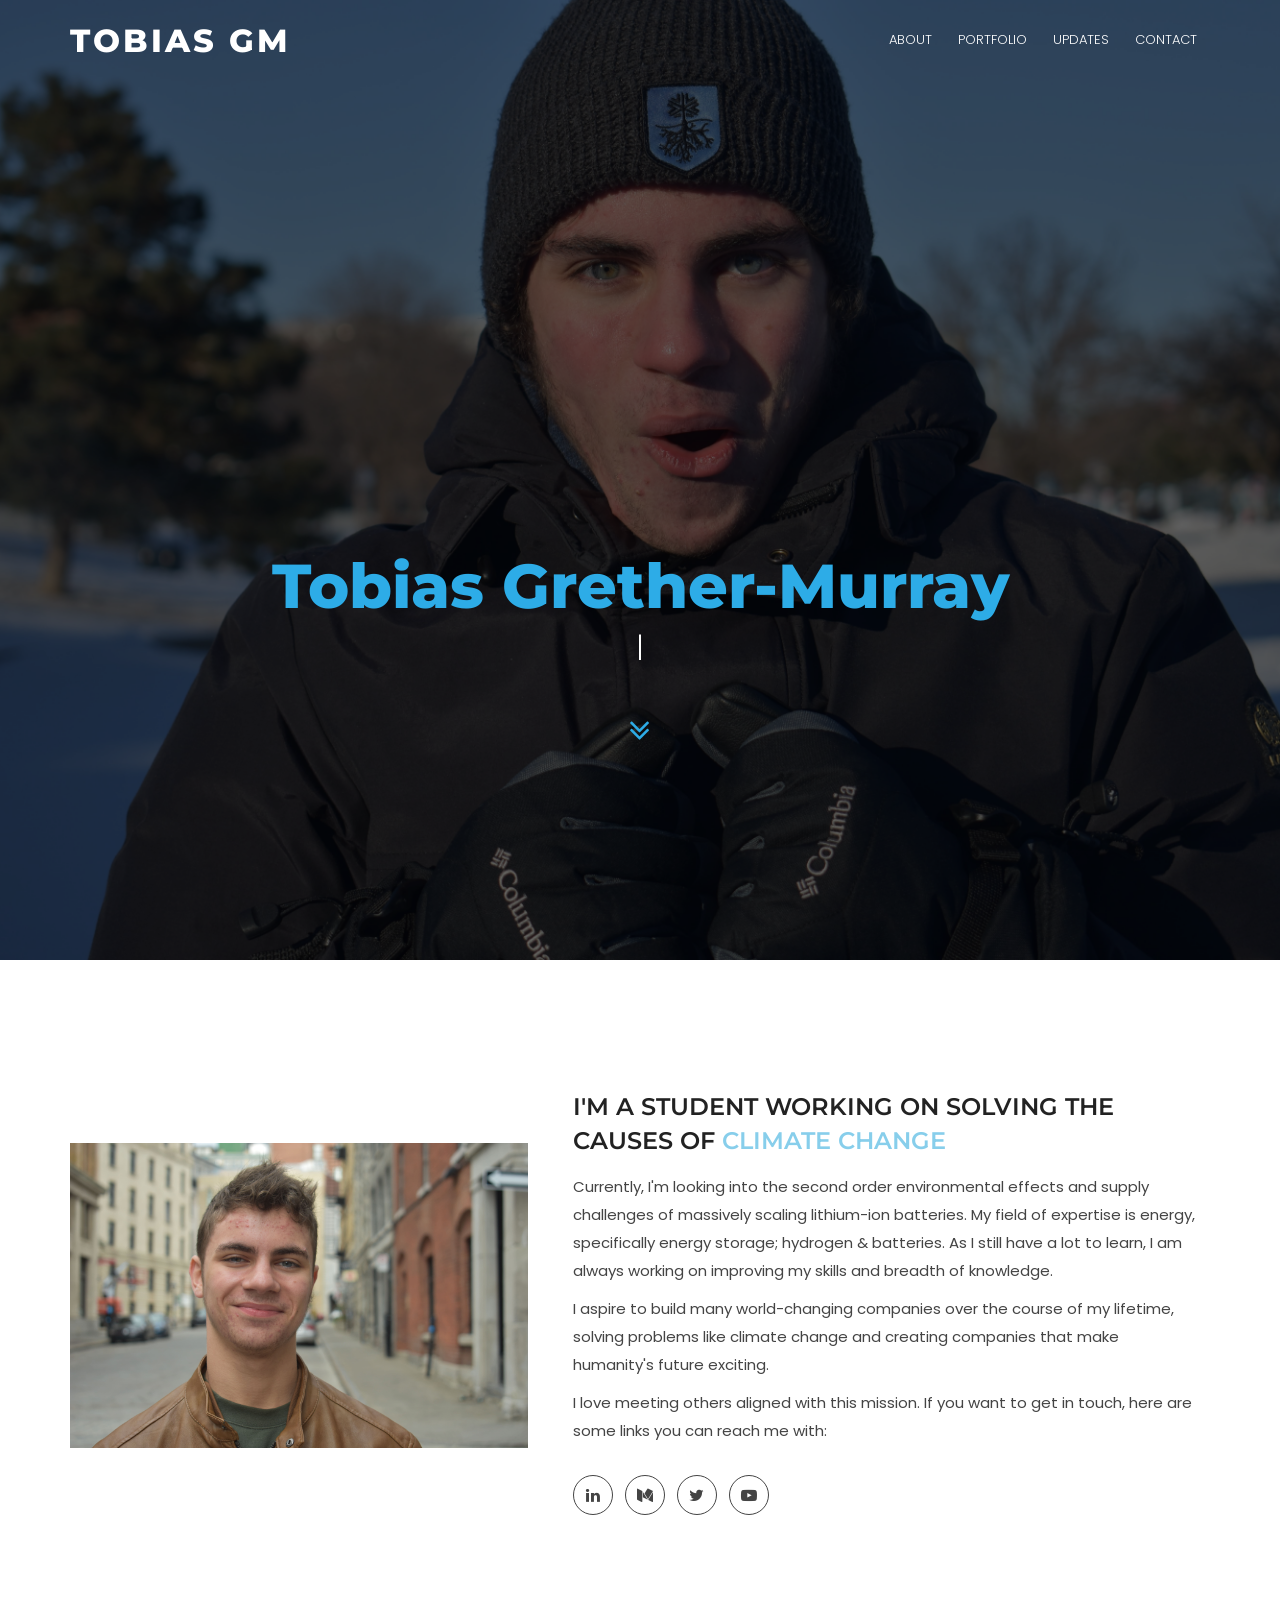
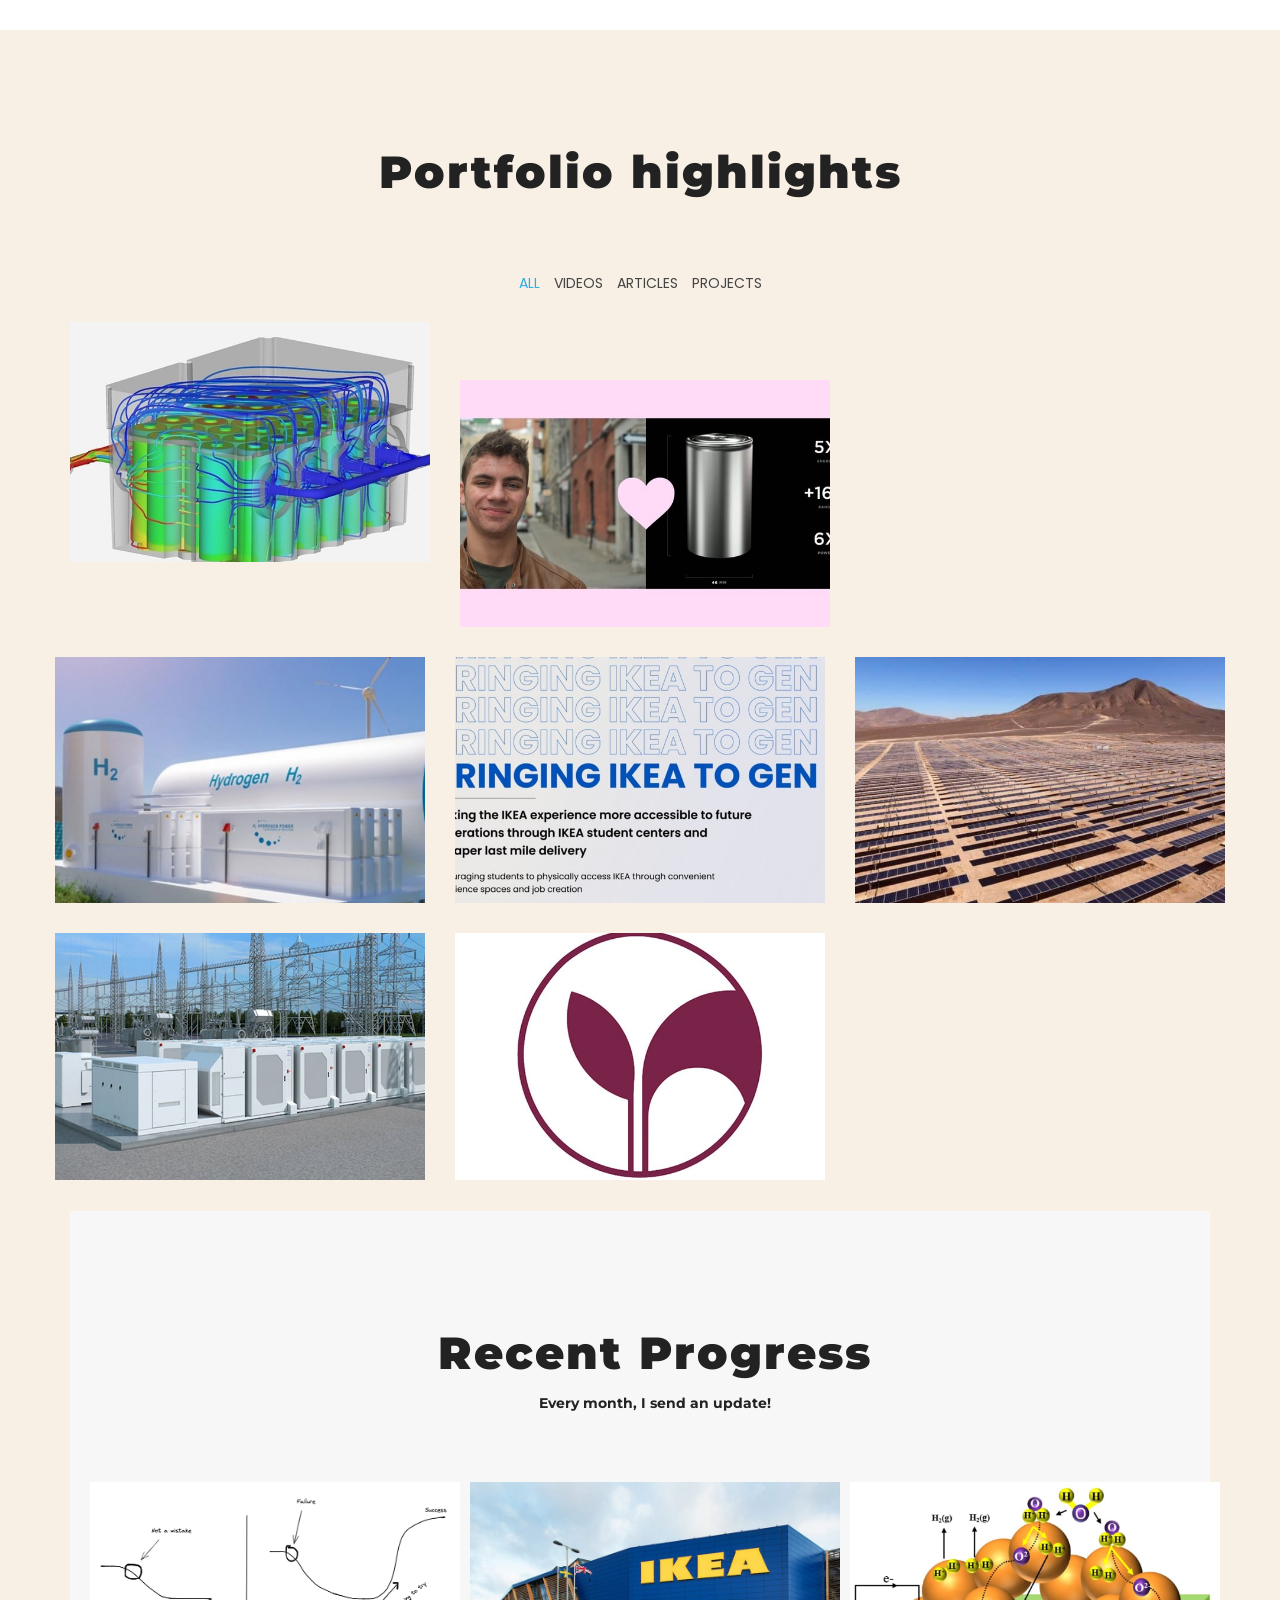
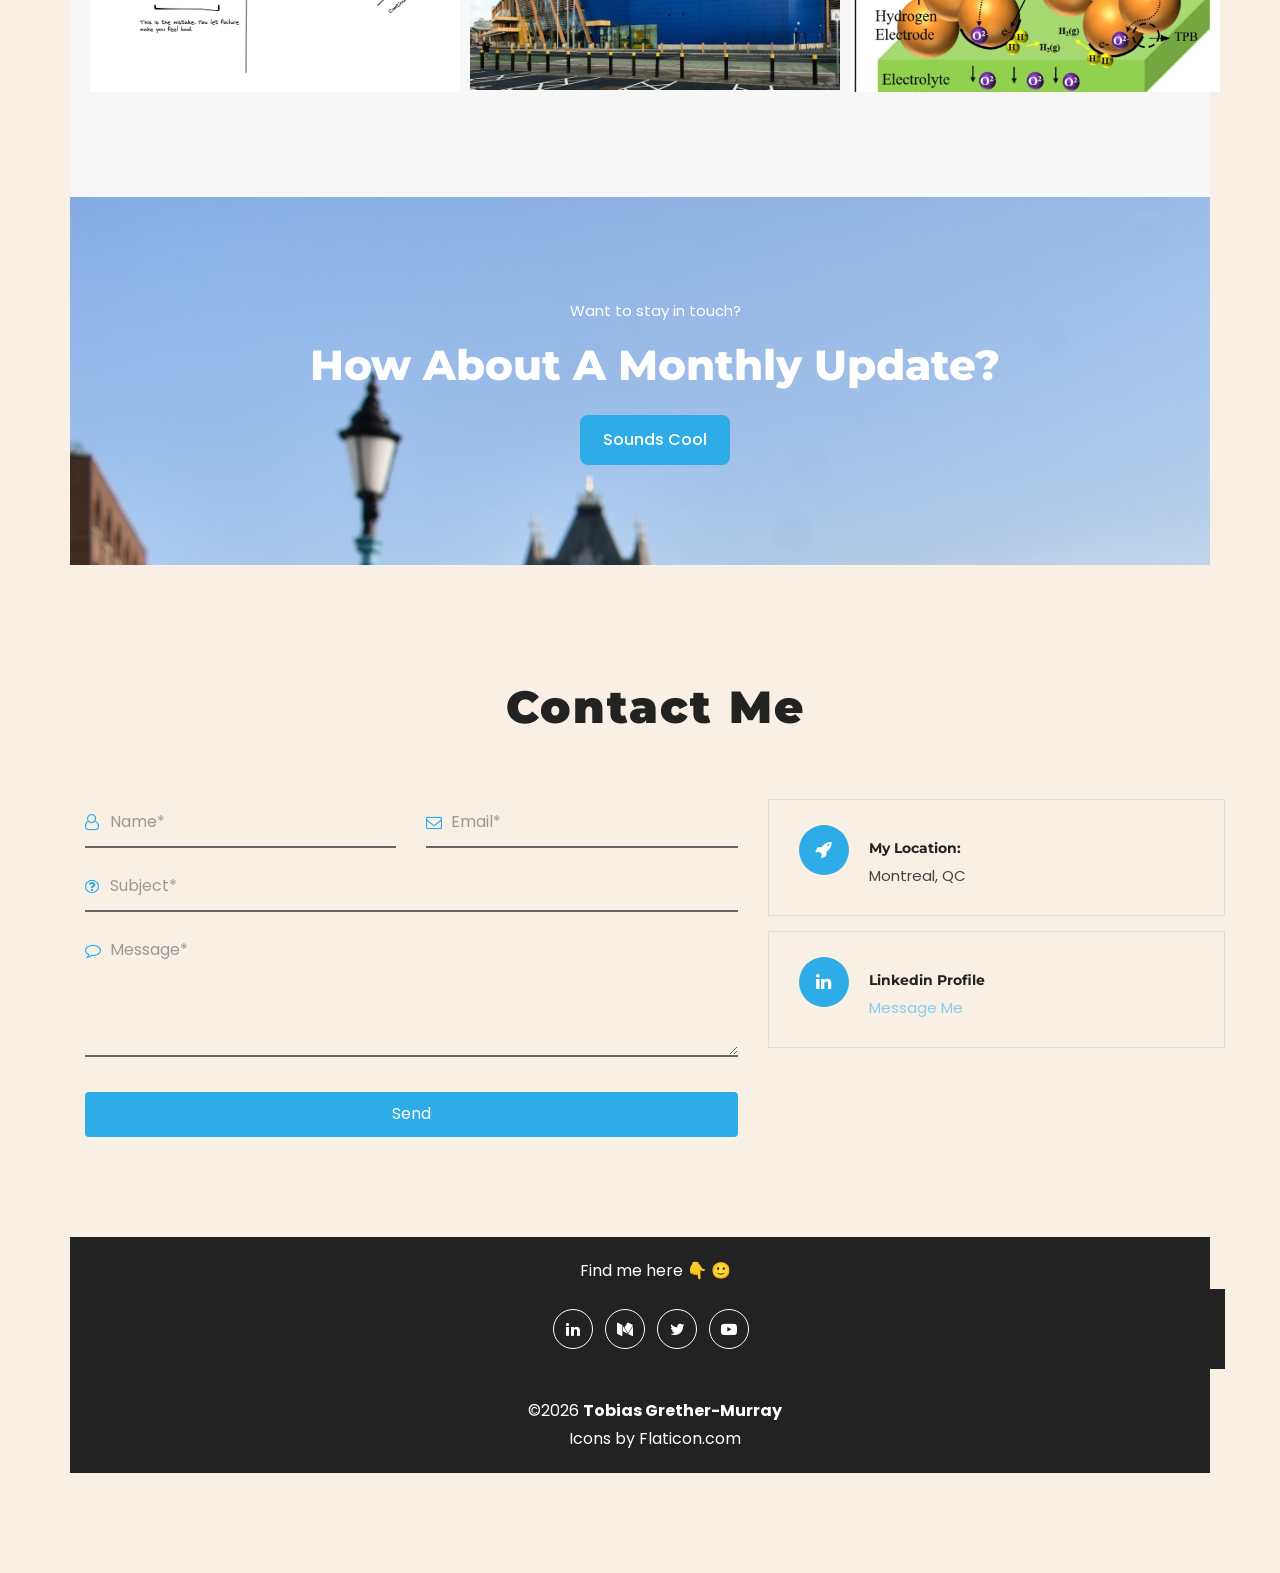
==== commit adddf52d: "Update index.html" ====
--- a/index.html
+++ b/index.html
@@ -238,6 +238,27 @@
                     <div class="hover-content">
                       <h4>Simulation on Lithium-Ion Batteries</h4>
                       <a href="https://www.youtube.com/watch?v=6NrDUPd_smM" class="work-link" target="_blank"><i
+                          class="fa fa-link"></i></a>
+                    </div>
+                  </div>
+                </div>
+              </div>
+            </div>
+          </div>
+          
+      <div class="work-inner">
+        <div class="row">
+          <div class="col-md-4 col-sm-6 col-xs-12 mix presentations">
+            <!-- Single Presentation -->
+            <div class="single-work">
+              <a href="https://www.youtube.com/watch?v=dYAJSEaFQxk" target="_blank"><img class=""
+                  src="assets/img/work/Supercap vid.jpg" alt=""></a>
+              <div class="item-hover">
+                <div class="work-table">
+                  <div class="work-tablecell">
+                    <div class="hover-content">
+                      <h4>Building a supercapacitor!</h4>
+                      <a href="https://www.youtube.com/watch?v=dYAJSEaFQxk" class="work-link" target="_blank"><i
                           class="fa fa-link"></i></a>
                     </div>
                   </div>
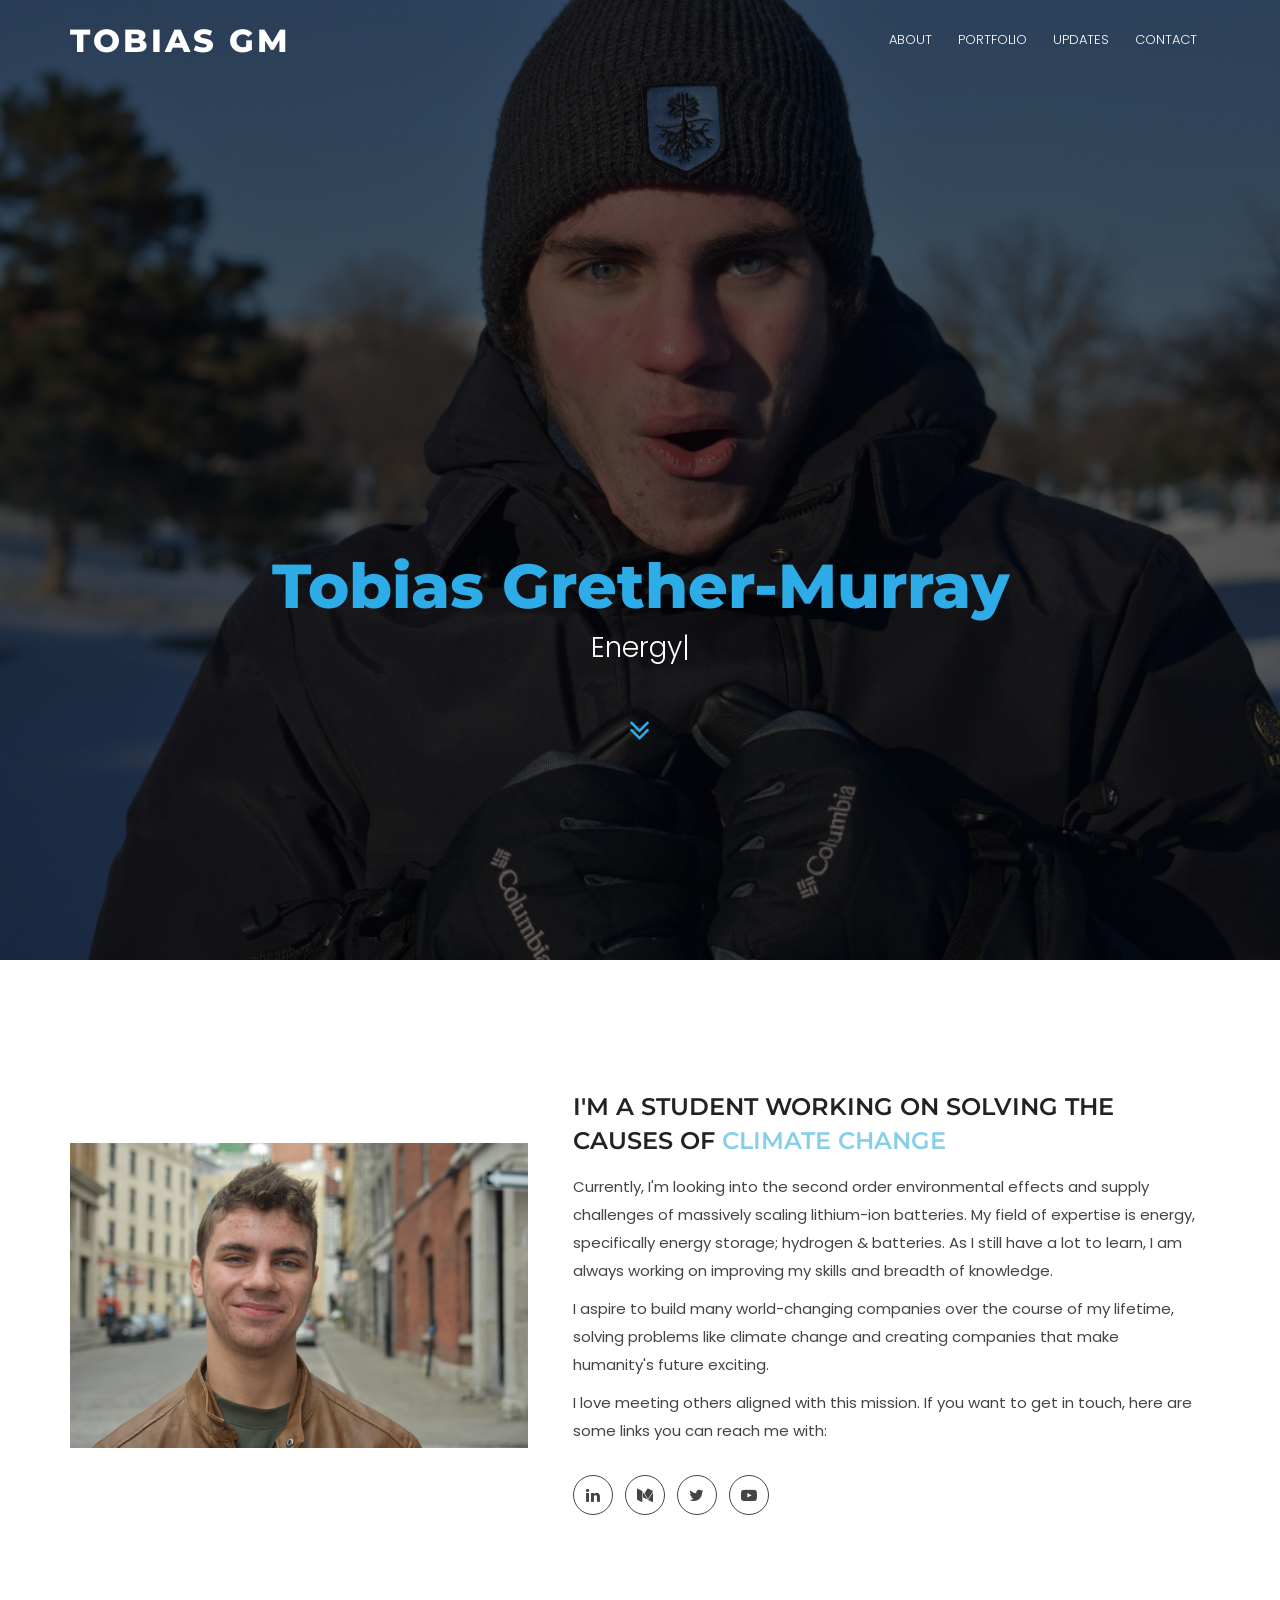
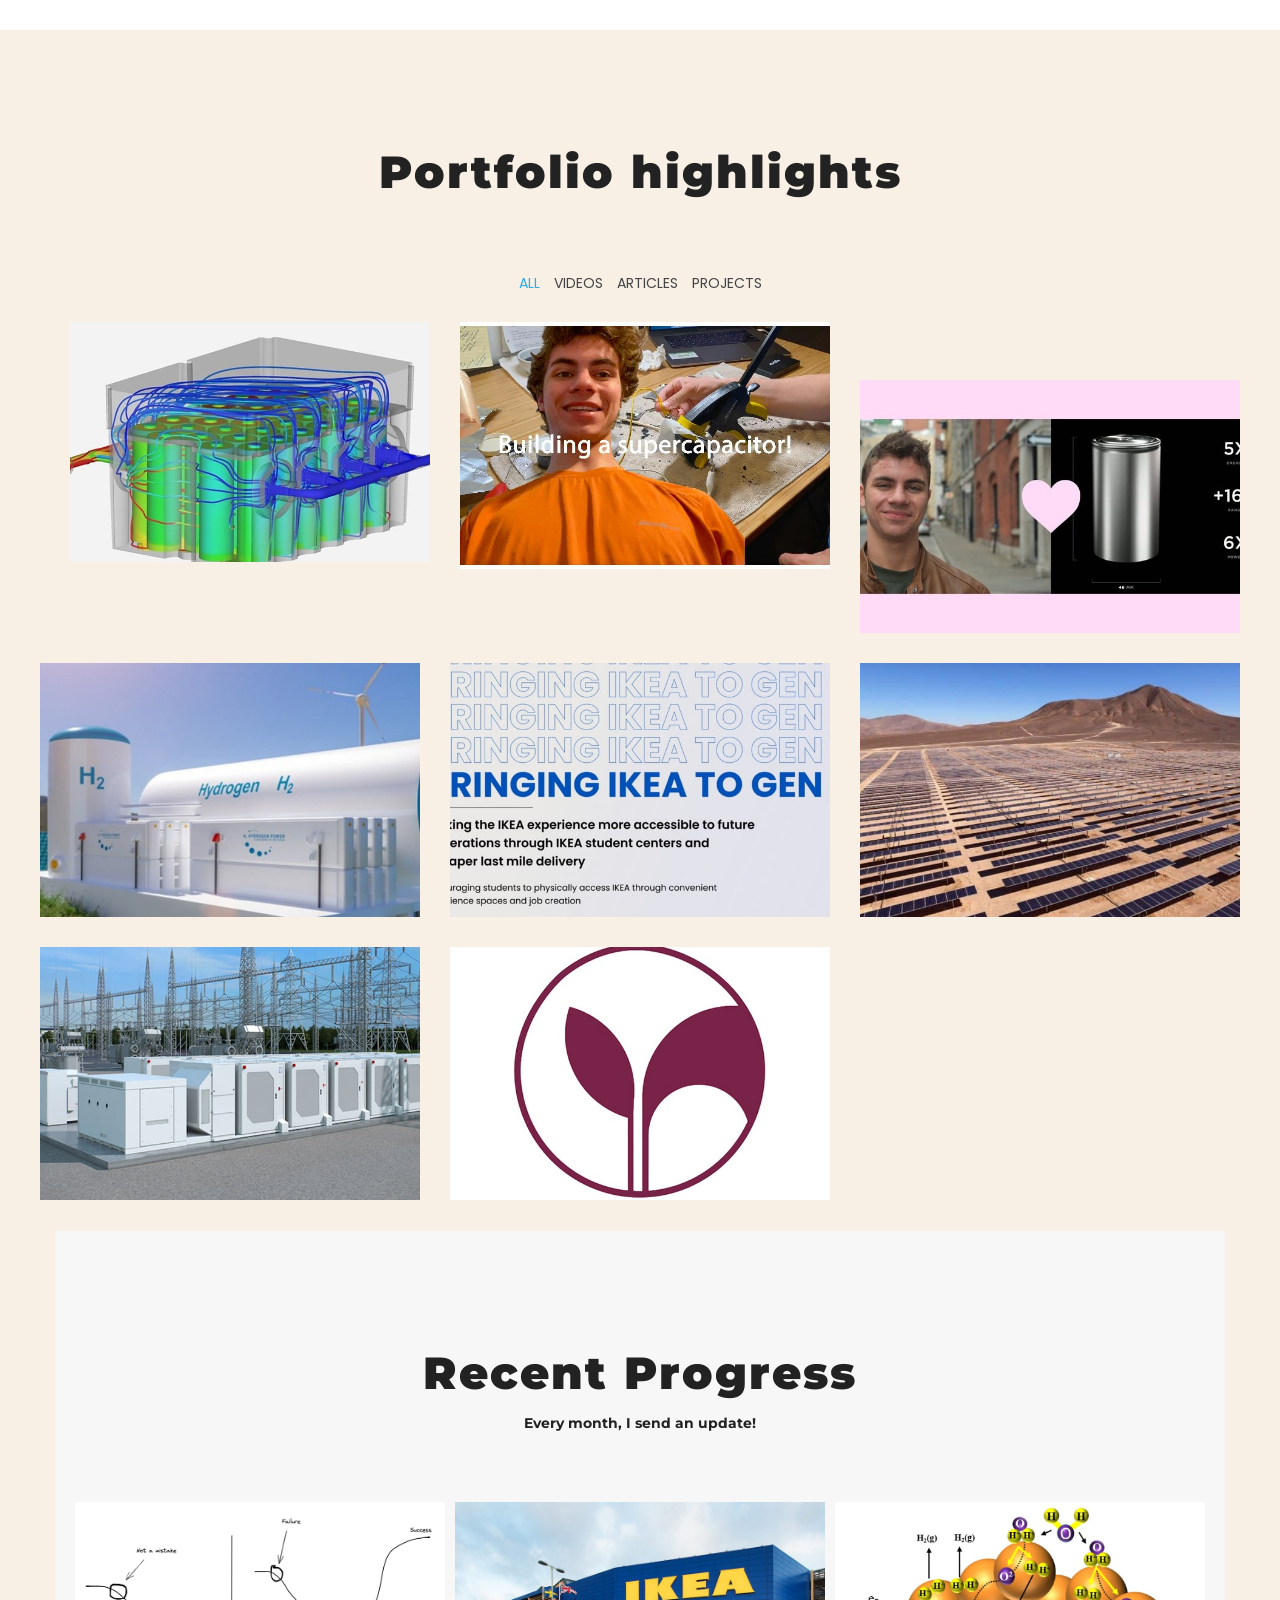
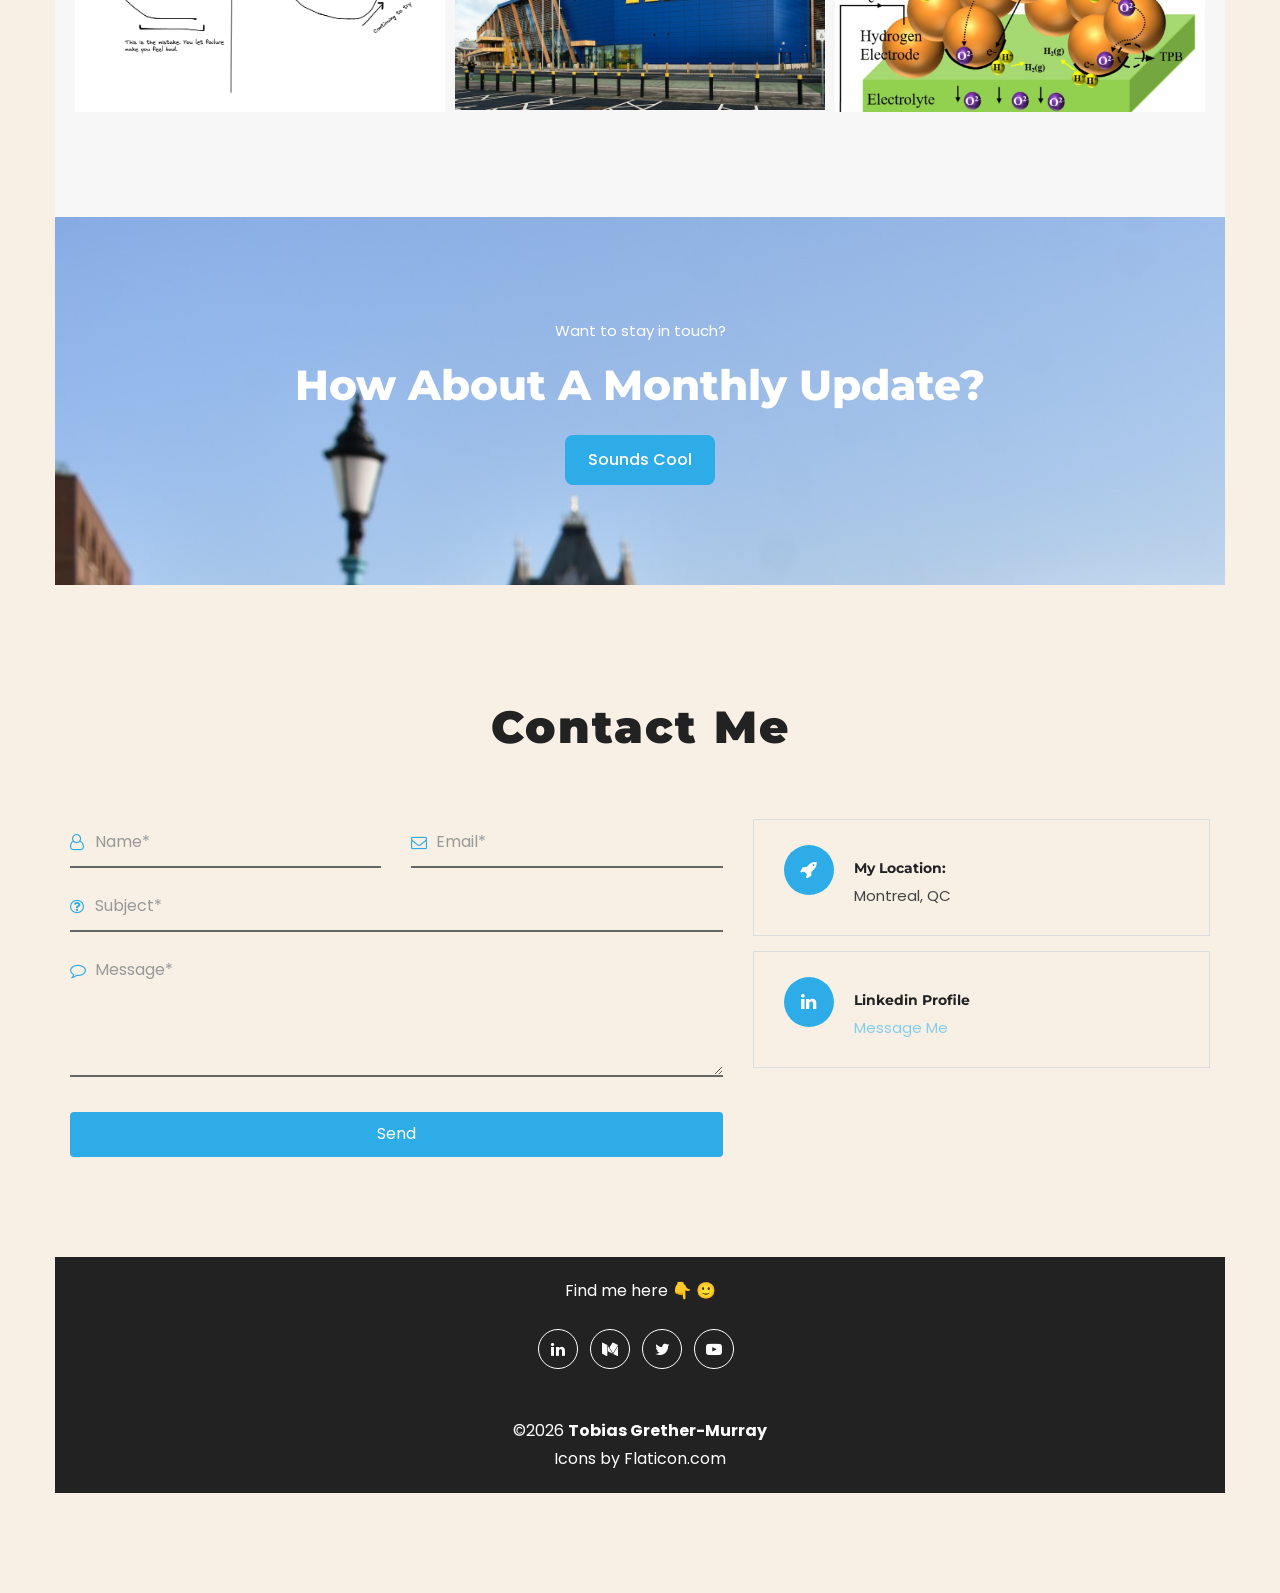
==== commit 8cbb62c0: "Update index.html" ====
--- a/index.html
+++ b/index.html
@@ -259,6 +259,27 @@
                     <div class="hover-content">
                       <h4>Building a supercapacitor!</h4>
                       <a href="https://www.youtube.com/watch?v=dYAJSEaFQxk" class="work-link" target="_blank"><i
+                          class="fa fa-link"></i></a>
+                    </div>
+                  </div>
+                </div>
+              </div>
+            </div>
+          </div>
+      
+      <div class="work-inner">
+        <div class="row">
+          <div class="col-md-4 col-sm-6 col-xs-12 mix articles">
+            <!-- Single Presentation -->
+            <div class="single-work">
+              <a href="https://medium.com/@tobias_gm/supercapacitors-the-underdog-unlocker-f2b97378cc42" target="_blank"><img class=""
+                  src="assets/img/work/Dora image JPG.jpg" alt=""></a>
+              <div class="item-hover">
+                <div class="work-table">
+                  <div class="work-tablecell">
+                    <div class="hover-content">
+                      <h4>Supercapacitors review</h4>
+                      <a href="https://medium.com/@tobias_gm/supercapacitors-the-underdog-unlocker-f2b97378cc42" class="work-link" target="_blank"><i
                           class="fa fa-link"></i></a>
                     </div>
                   </div>
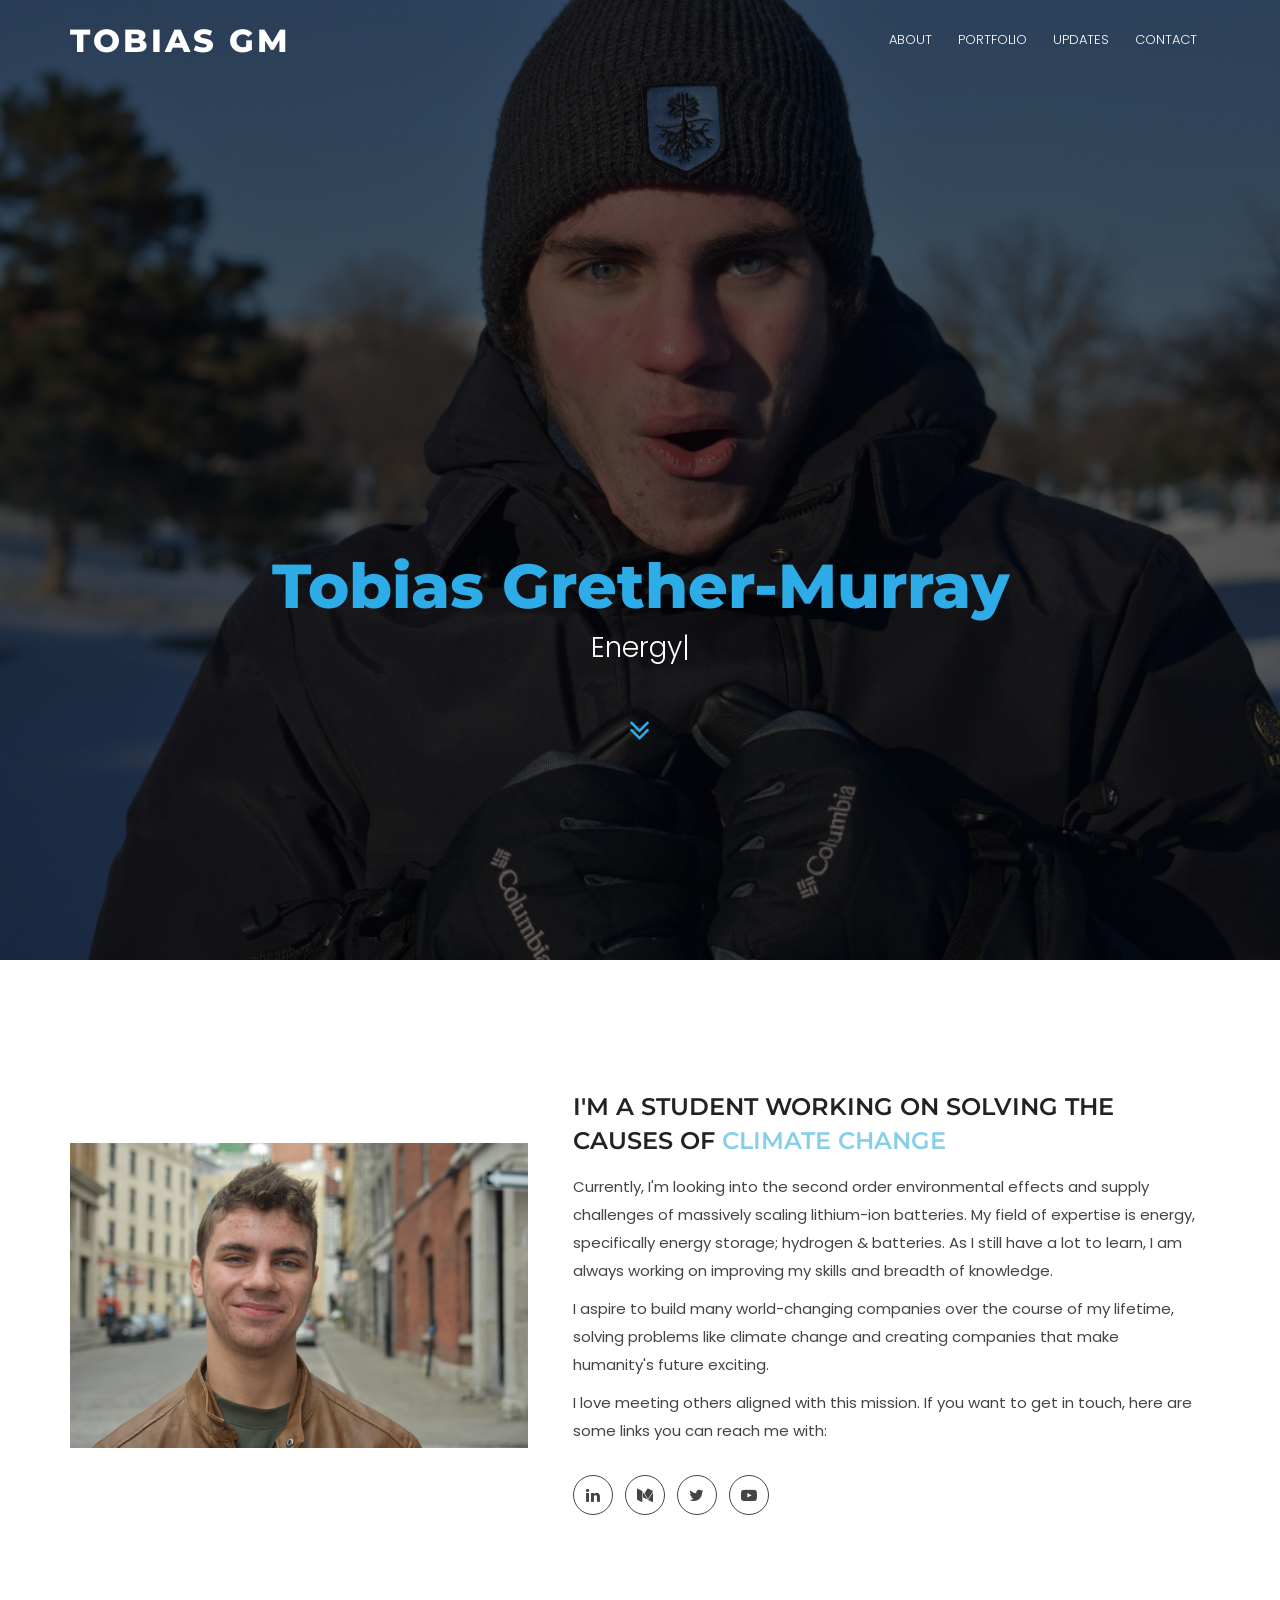
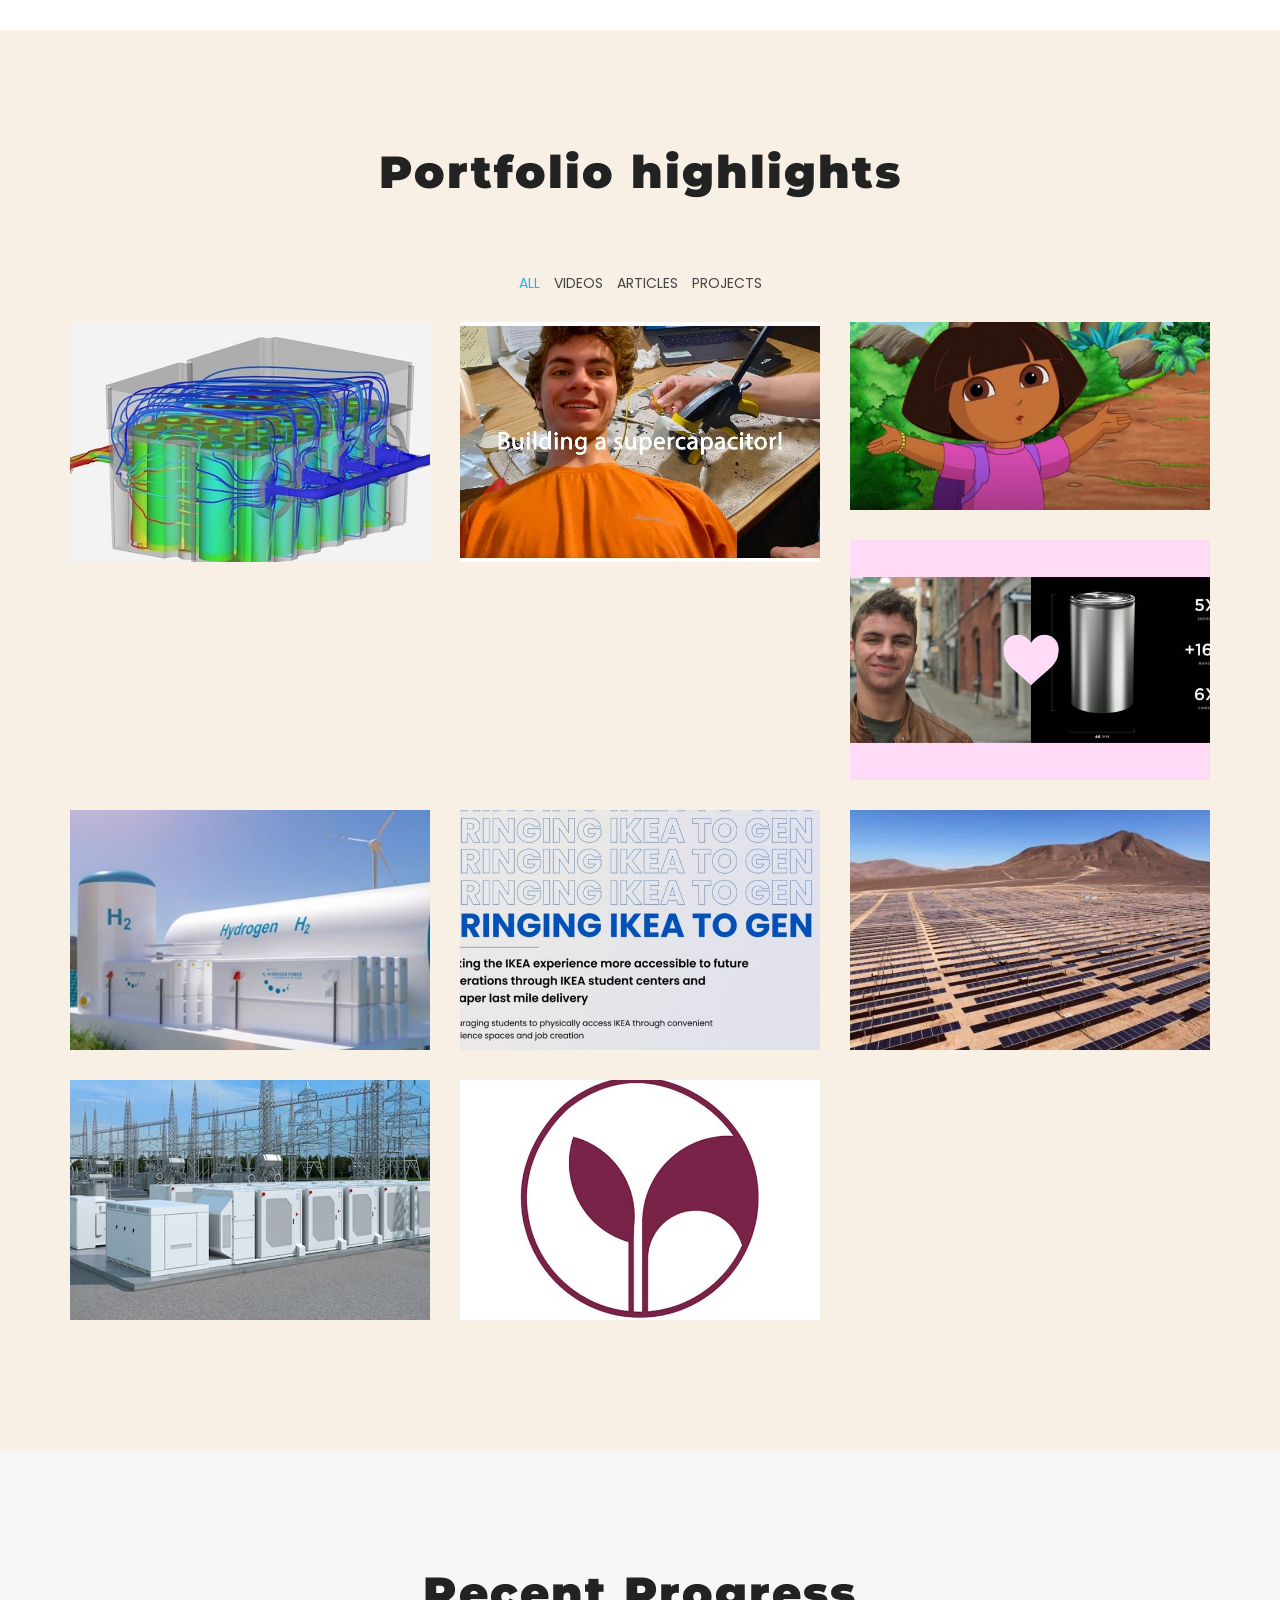
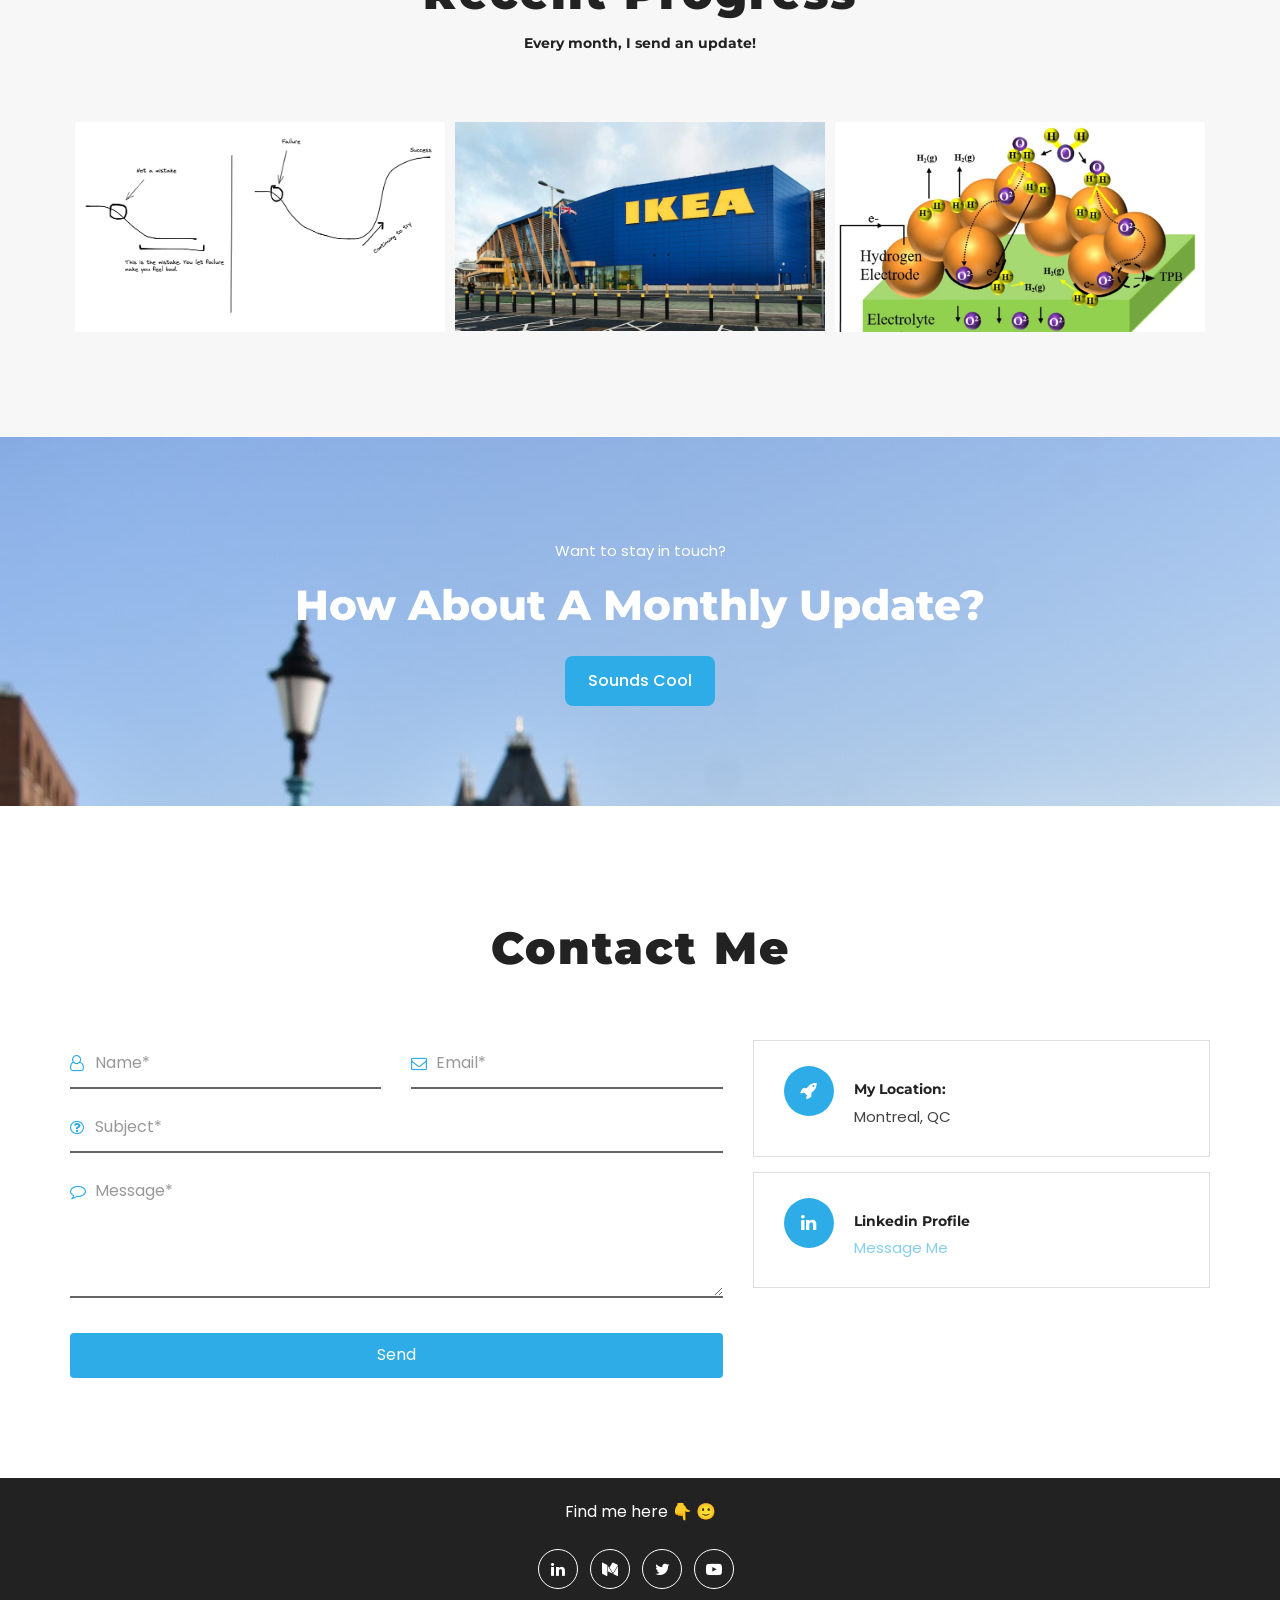
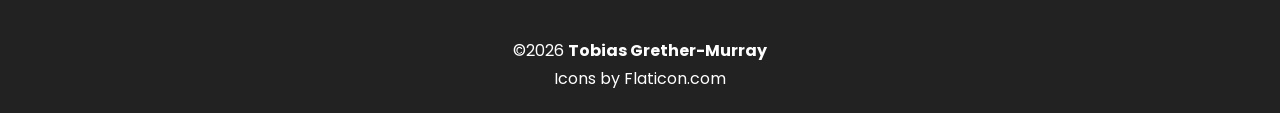
==== commit e12cc492: "Update index.html" ====
--- a/index.html
+++ b/index.html
@@ -246,8 +246,6 @@
             </div>
           </div>
           
-      <div class="work-inner">
-        <div class="row">
           <div class="col-md-4 col-sm-6 col-xs-12 mix presentations">
             <!-- Single Presentation -->
             <div class="single-work">
@@ -267,8 +265,6 @@
             </div>
           </div>
       
-      <div class="work-inner">
-        <div class="row">
           <div class="col-md-4 col-sm-6 col-xs-12 mix articles">
             <!-- Single Presentation -->
             <div class="single-work">
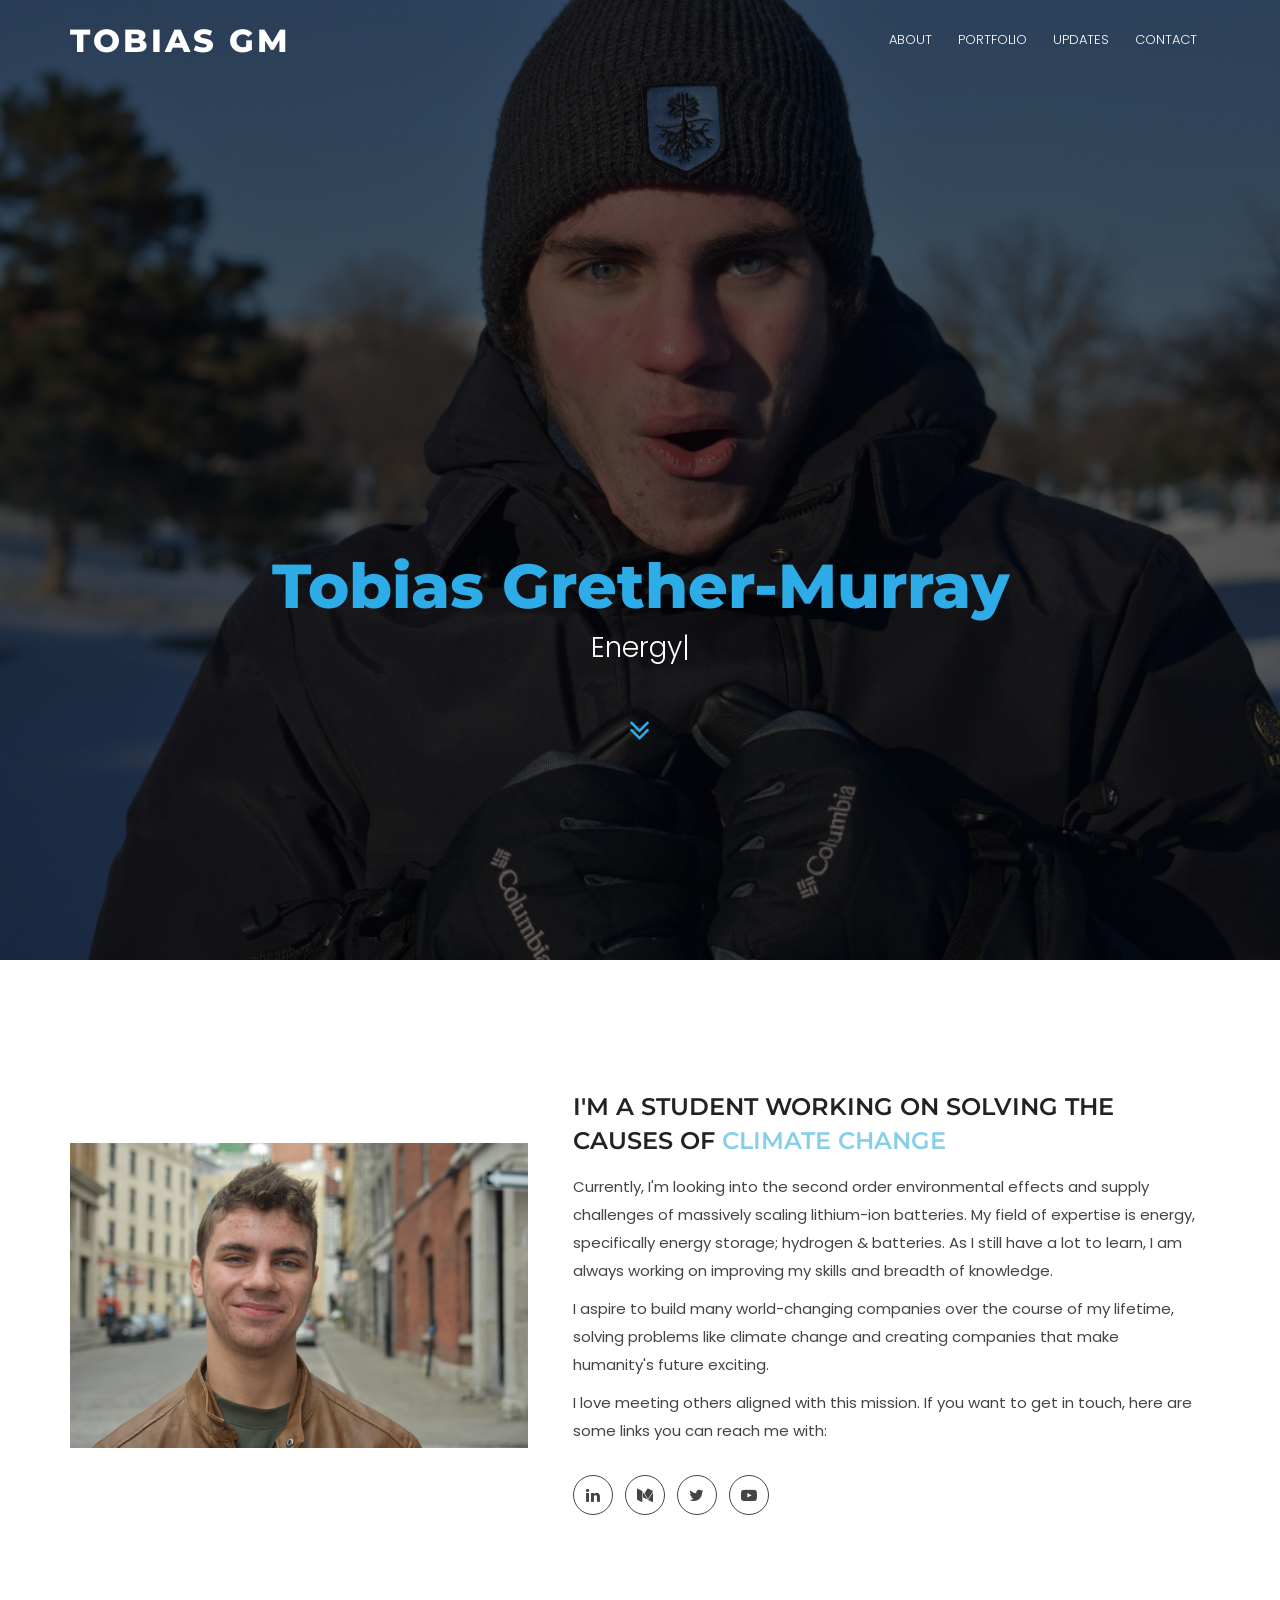
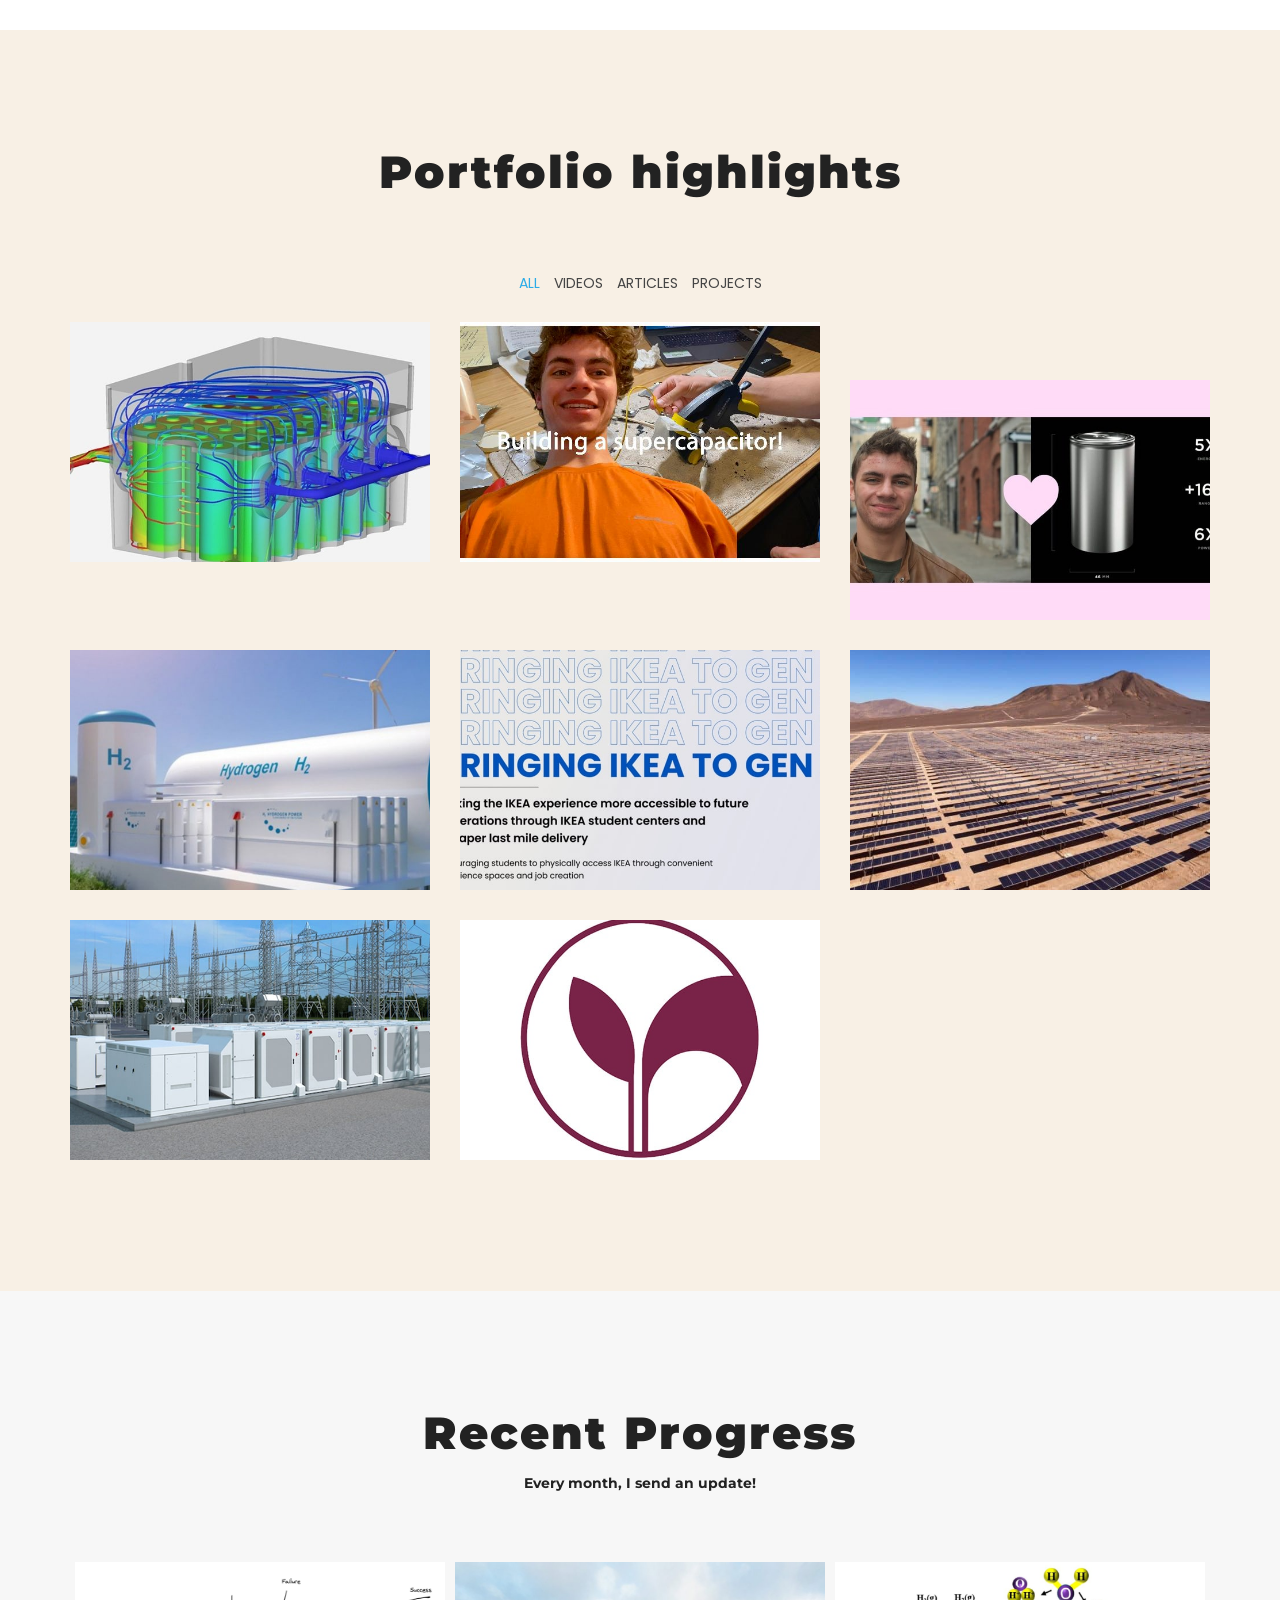
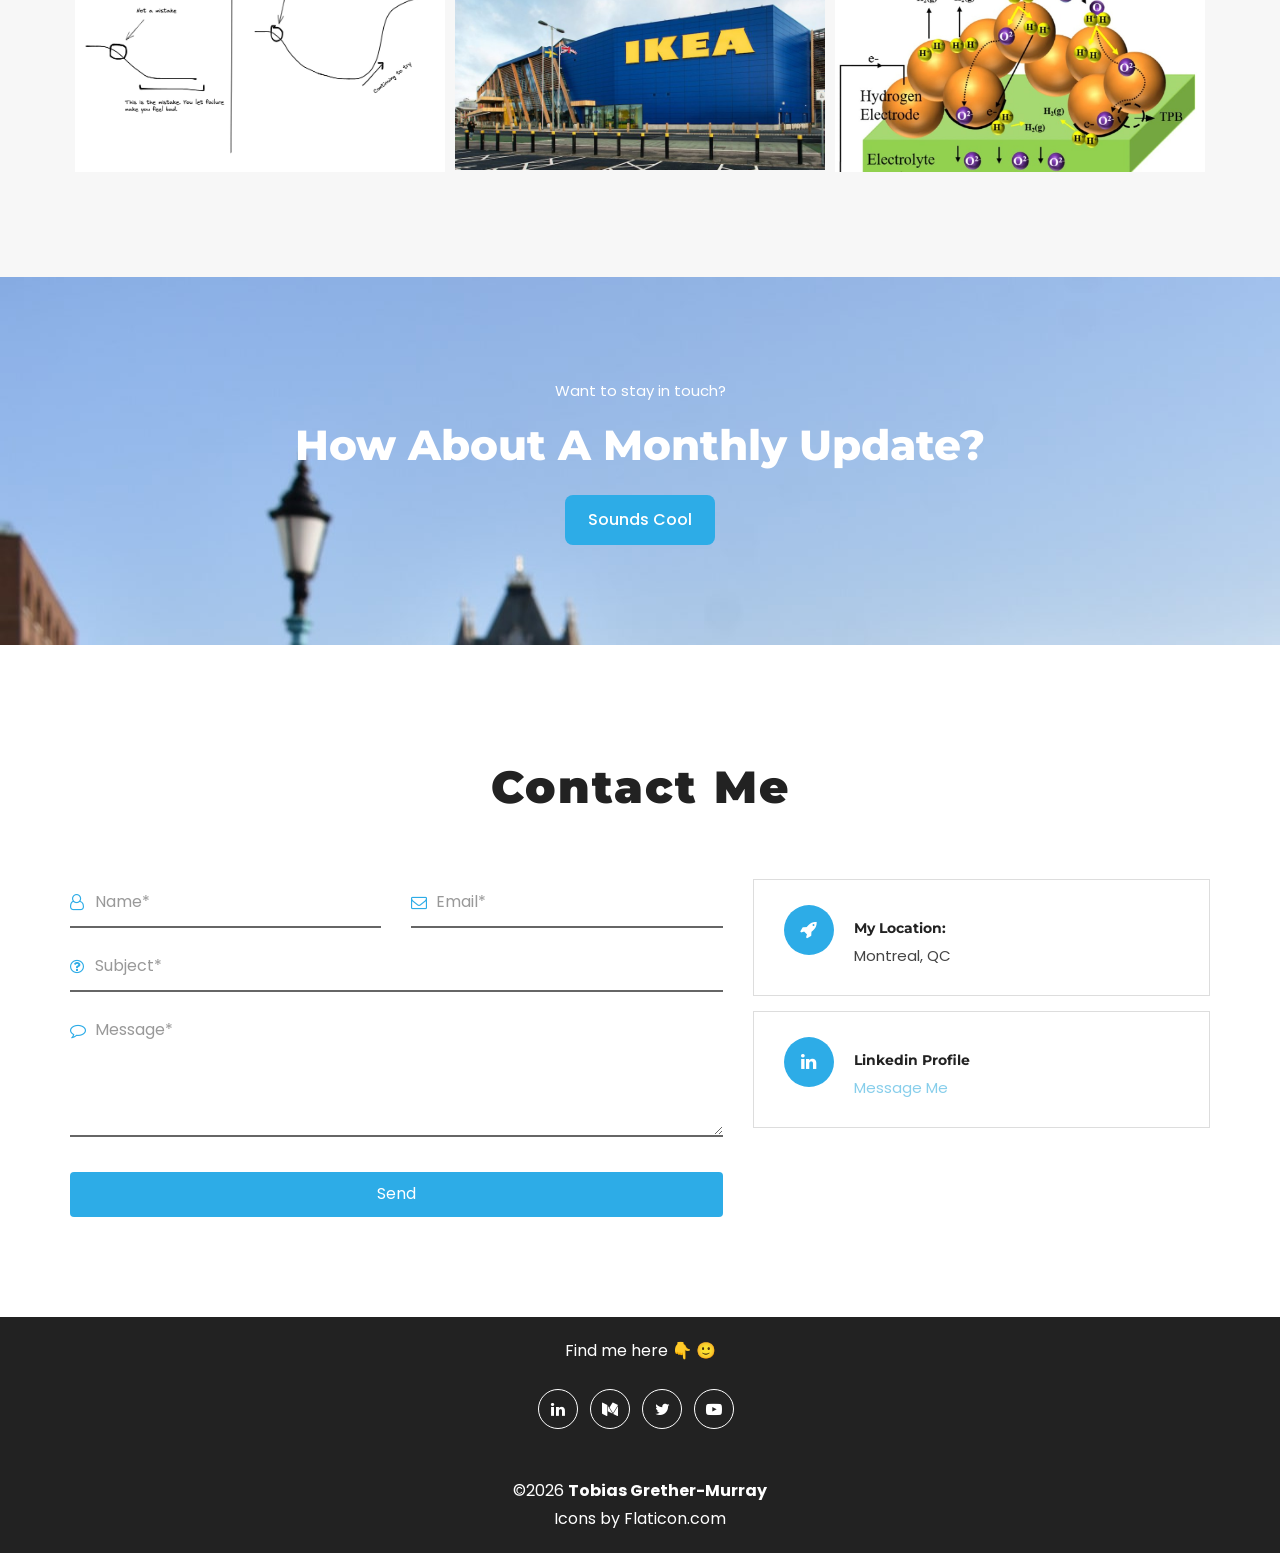
==== commit ce6b8ab0: "Update index.html" ====
--- a/index.html
+++ b/index.html
@@ -269,7 +269,7 @@
             <!-- Single Presentation -->
             <div class="single-work">
               <a href="https://medium.com/@tobias_gm/supercapacitors-the-underdog-unlocker-f2b97378cc42" target="_blank"><img class=""
-                  src="assets/img/work/Dora image JPG.jpg" alt=""></a>
+                  src="assets/img/work/Dora+image+JPG.jpg" alt=""></a>
               <div class="item-hover">
                 <div class="work-table">
                   <div class="work-tablecell">
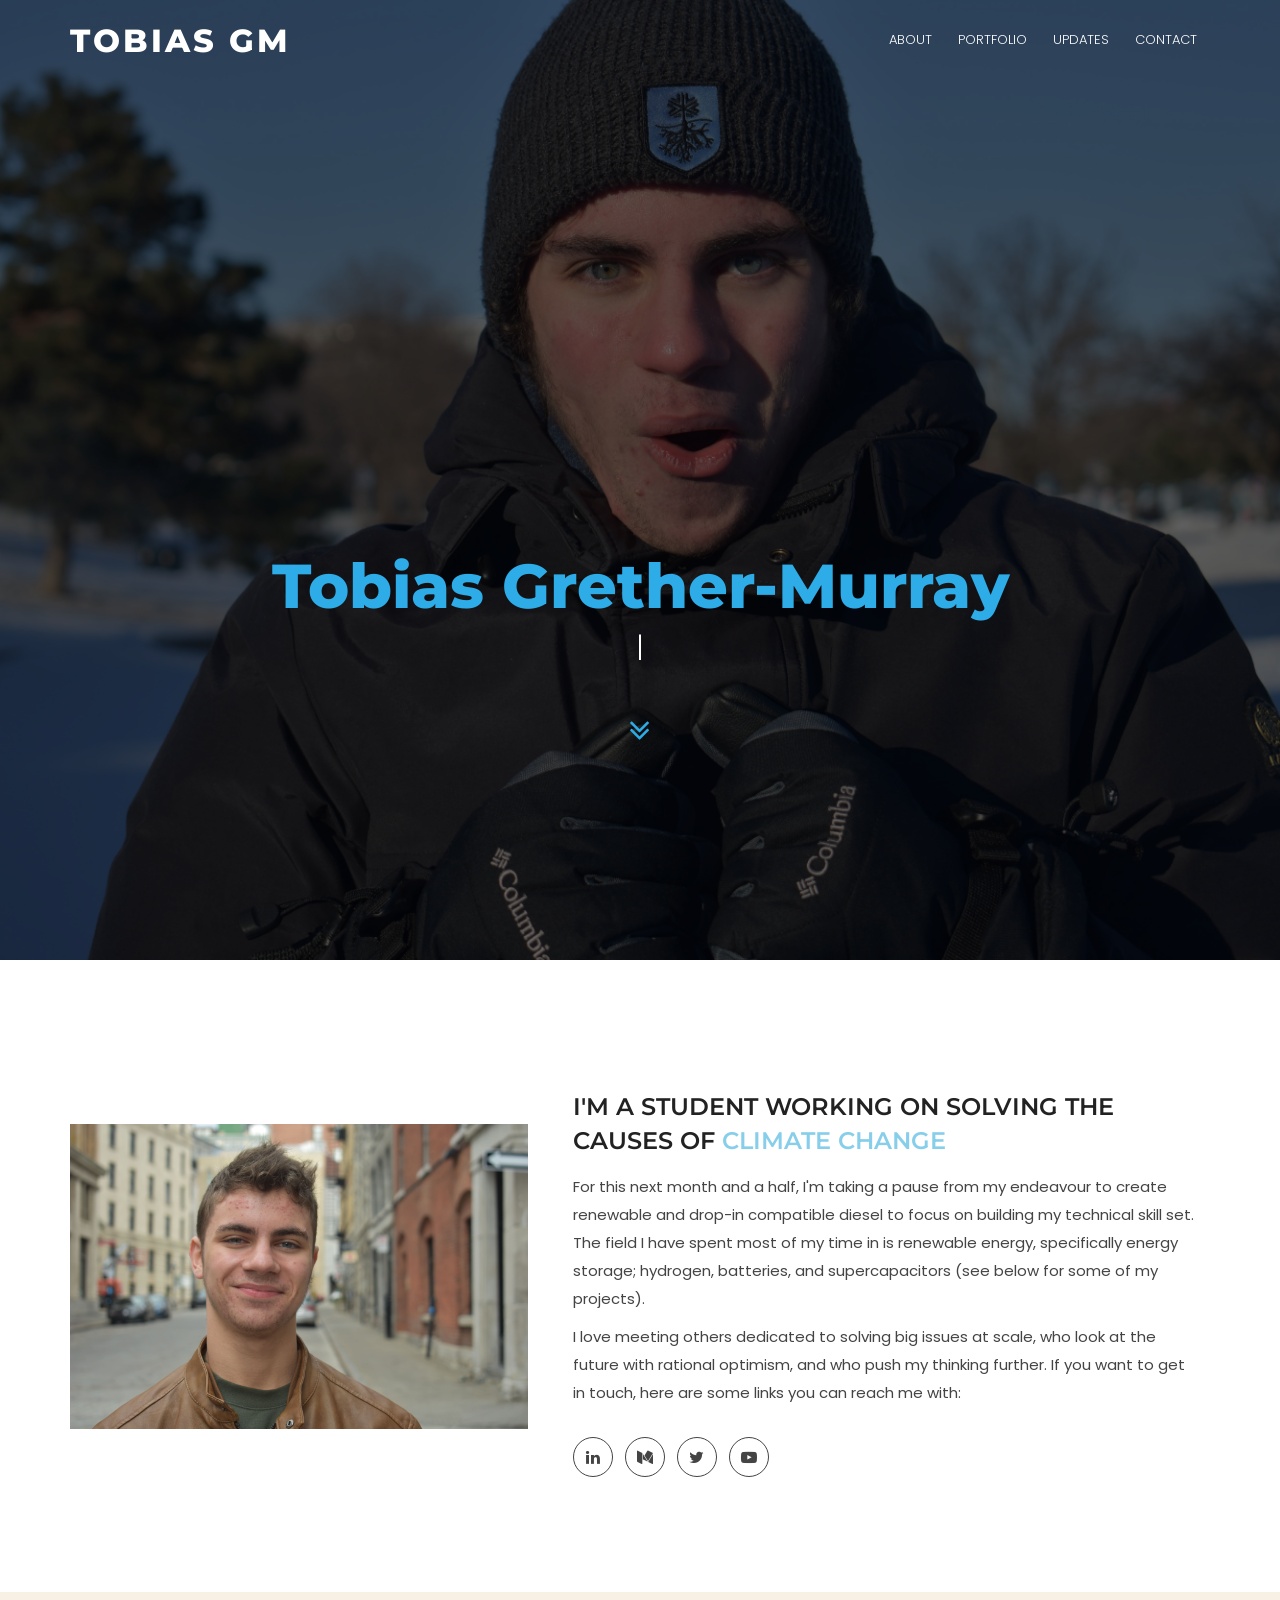
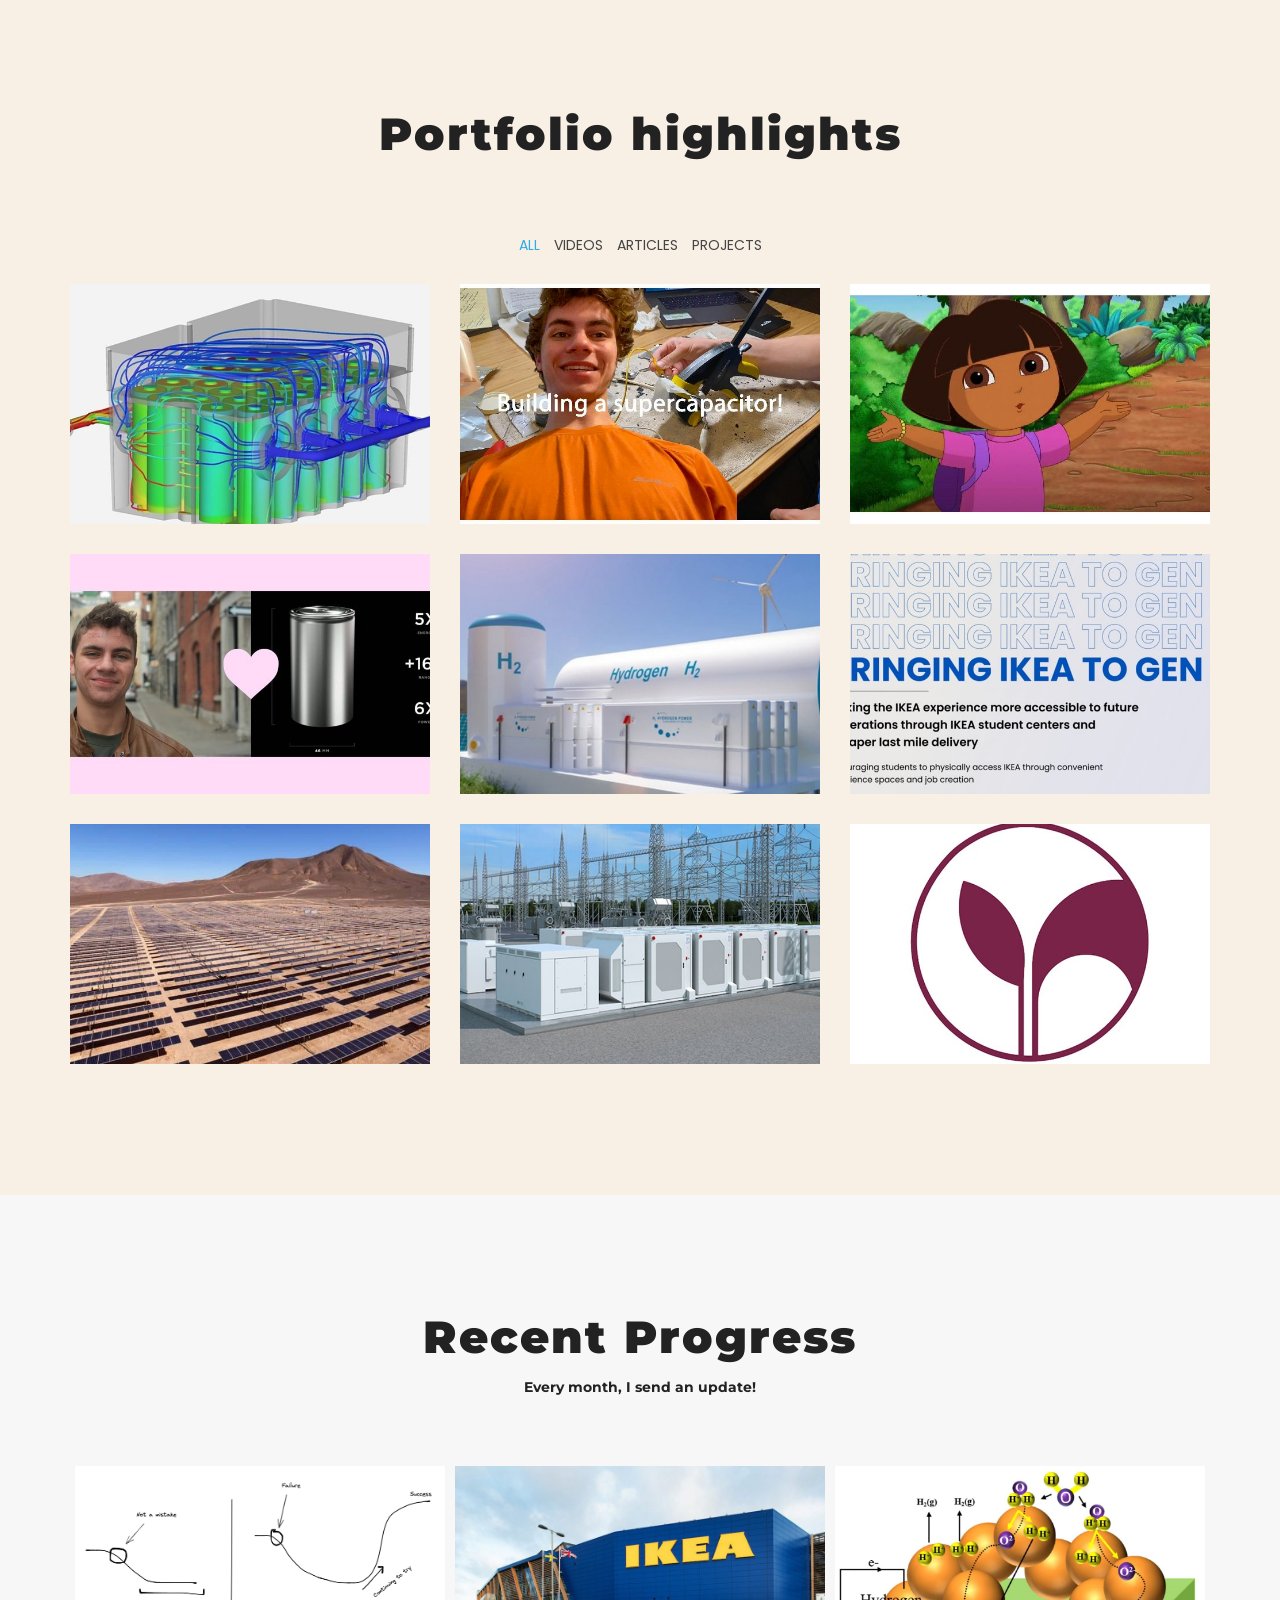
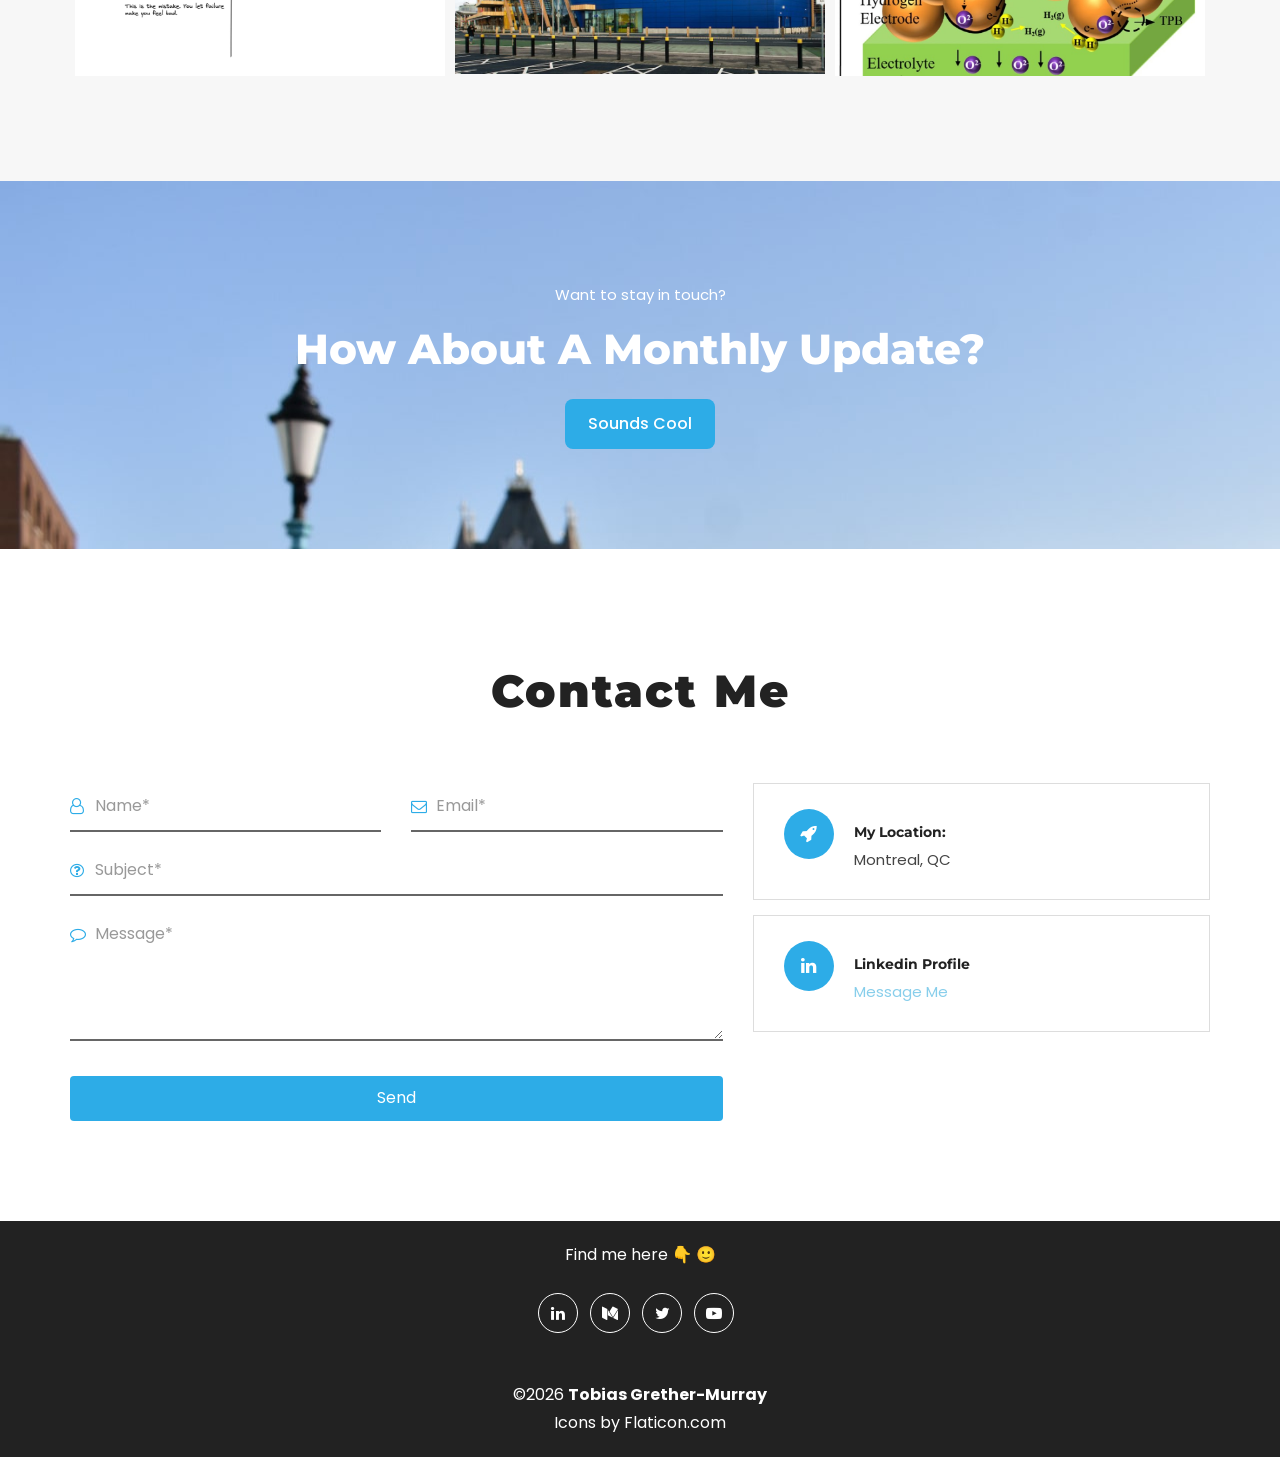
==== commit 3db2af84: "Update index.html" ====
--- a/index.html
+++ b/index.html
@@ -159,18 +159,14 @@
                     working on solving the causes of <span id="accentColor">climate change</span>
                   </h4>
                   <p>
-                    Currently, I'm looking into the second order environmental effects and supply challenges 
-                    of massively scaling lithium-ion batteries. My field of expertise
-                    is energy, specifically energy storage; hydrogen & batteries. As I still have a lot to learn, 
-                    I am always working on improving my skills and breadth of knowledge.
-                  </p>
-
-                  <p>I aspire to build many world-changing companies over the course of my lifetime, solving problems
-                    like climate change and creating companies that make humanity's future exciting.
+                    For this next month and a half, I'm taking a pause from my endeavour to create renewable and drop-in compatible 
+                    diesel to focus on building my technical skill set. The field I have spent most of my time in is renewable energy, 
+                    specifically energy storage; hydrogen, batteries, and supercapacitors (see below for some of my projects).
                   </p>
                   
                   <p>
-                    I love meeting others aligned with this mission.
+                    I love meeting others dedicated to solving big issues at scale, who look at the future
+                    with rational optimism, and who push my thinking further.
                     If you want to get in touch, here are some links you can reach me with:
                   </p>
 
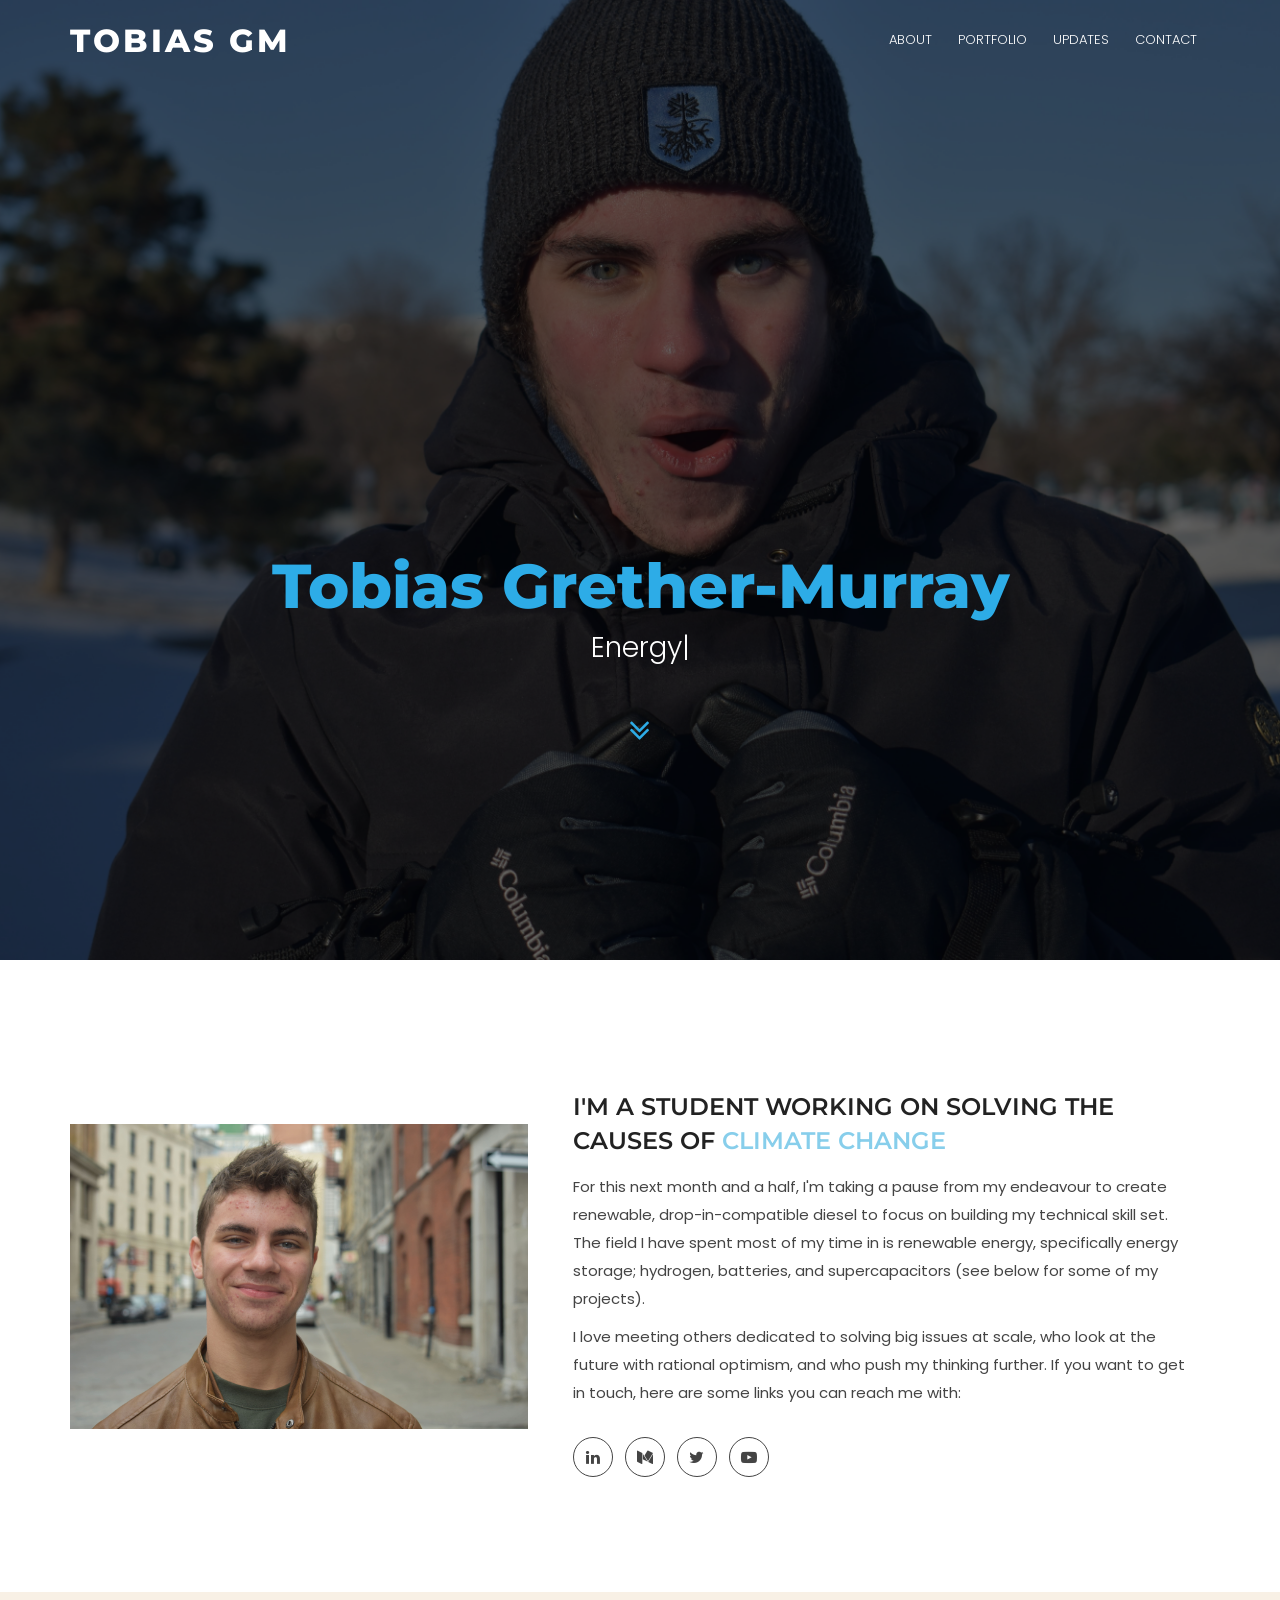
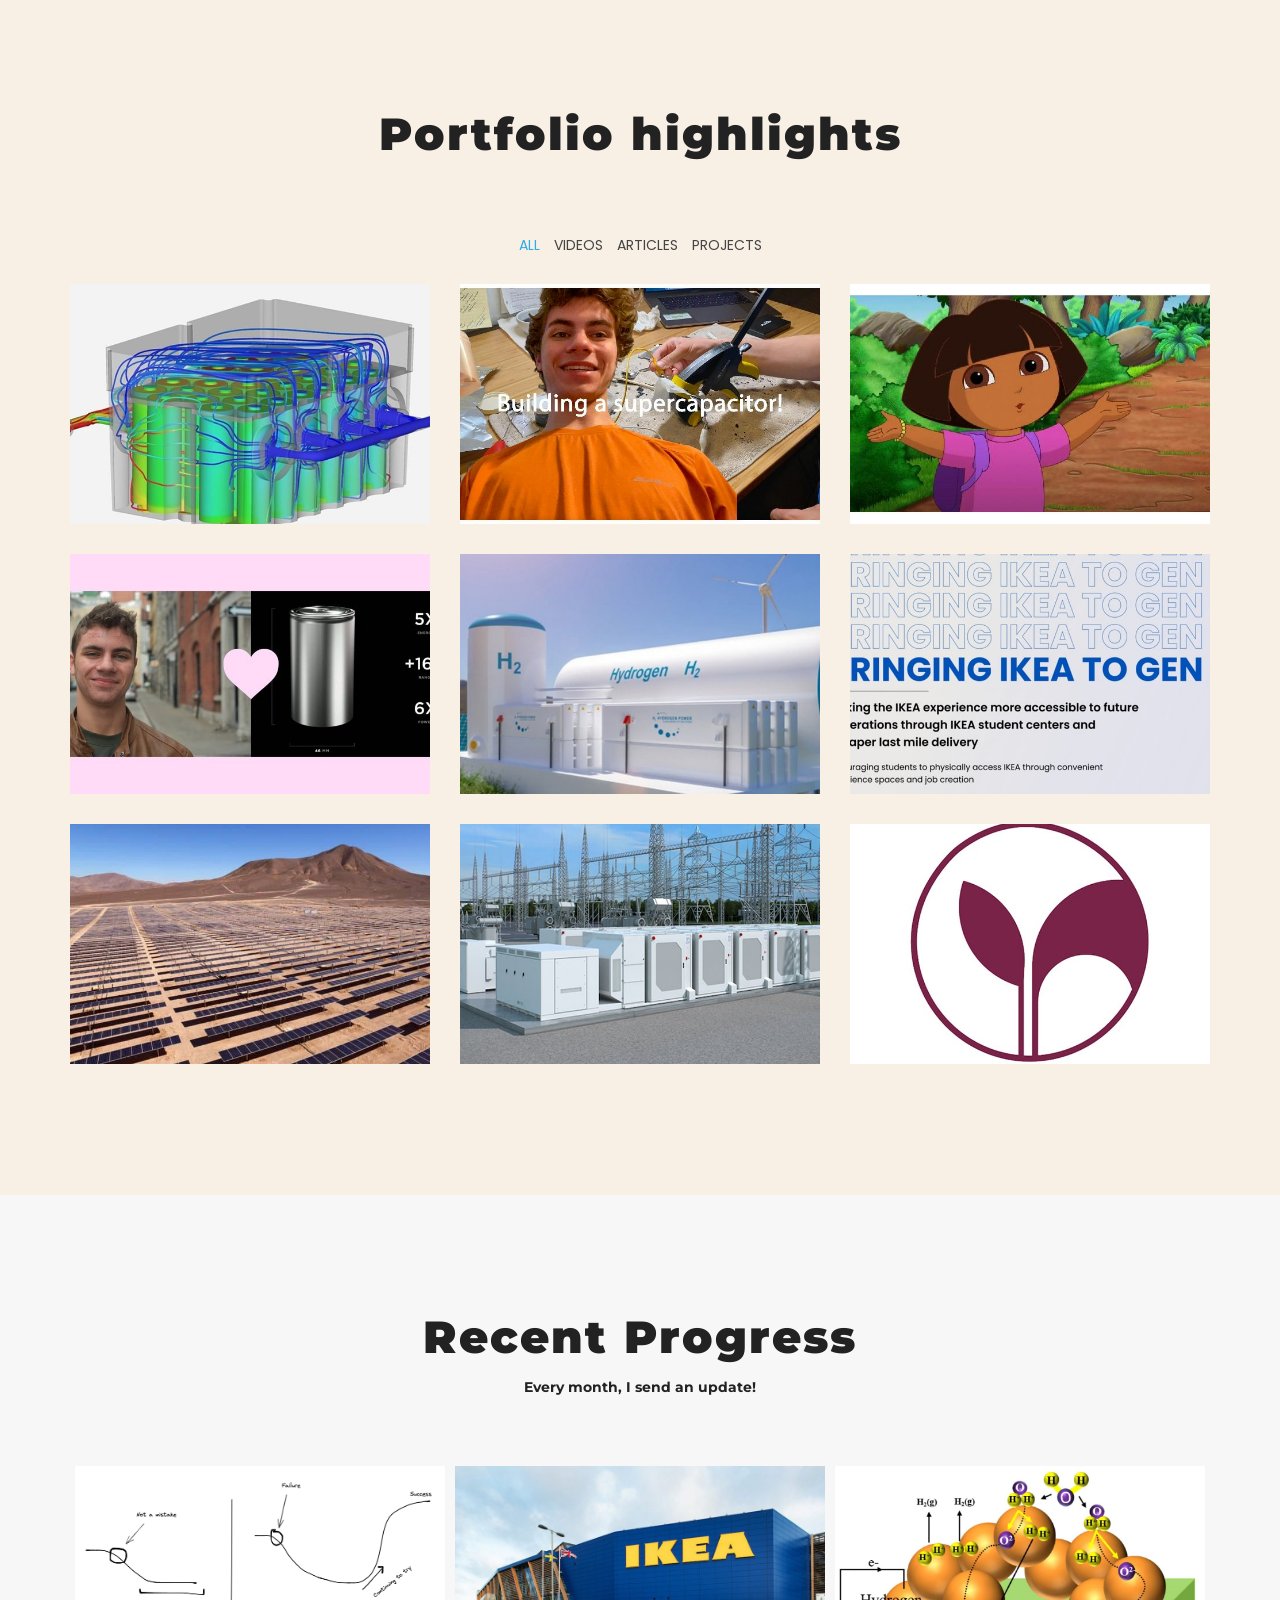
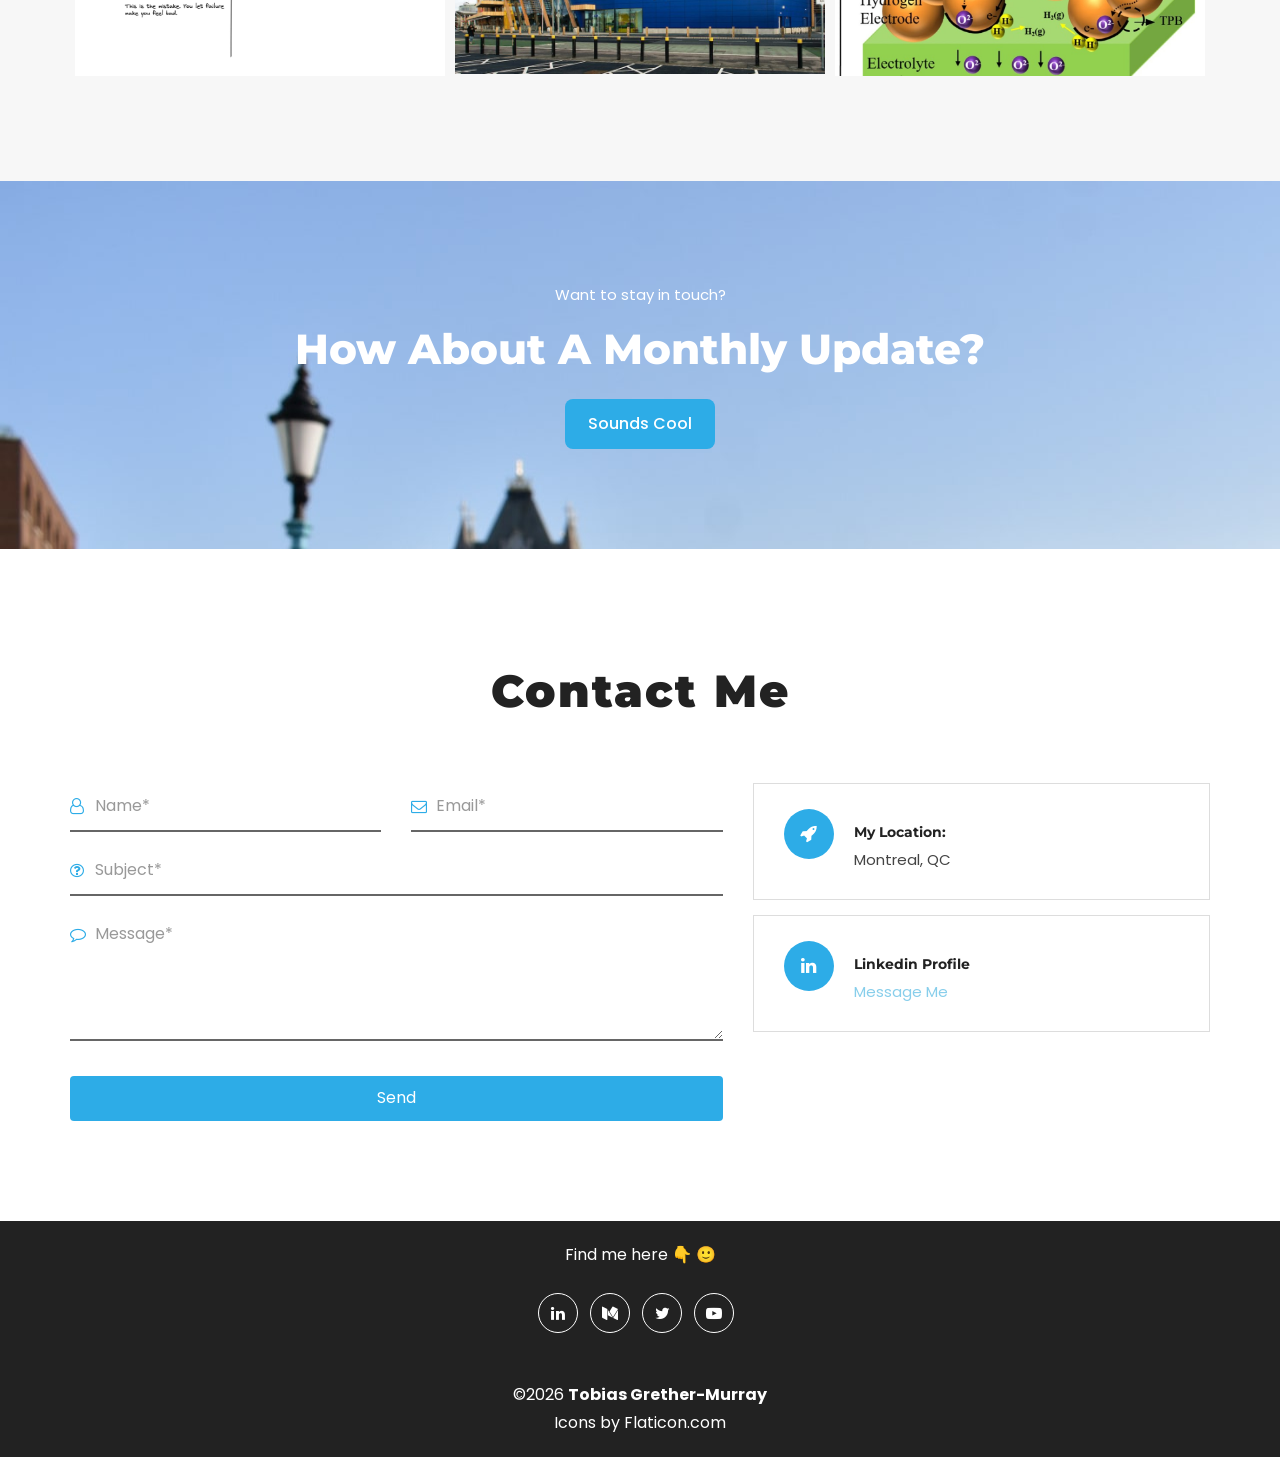
==== commit 883c3f7c: "Update index.html" ====
--- a/index.html
+++ b/index.html
@@ -159,7 +159,7 @@
                     working on solving the causes of <span id="accentColor">climate change</span>
                   </h4>
                   <p>
-                    For this next month and a half, I'm taking a pause from my endeavour to create renewable and drop-in compatible 
+                    For this next month and a half, I'm taking a pause from my endeavour to create renewable, drop-in-compatible 
                     diesel to focus on building my technical skill set. The field I have spent most of my time in is renewable energy, 
                     specifically energy storage; hydrogen, batteries, and supercapacitors (see below for some of my projects).
                   </p>
